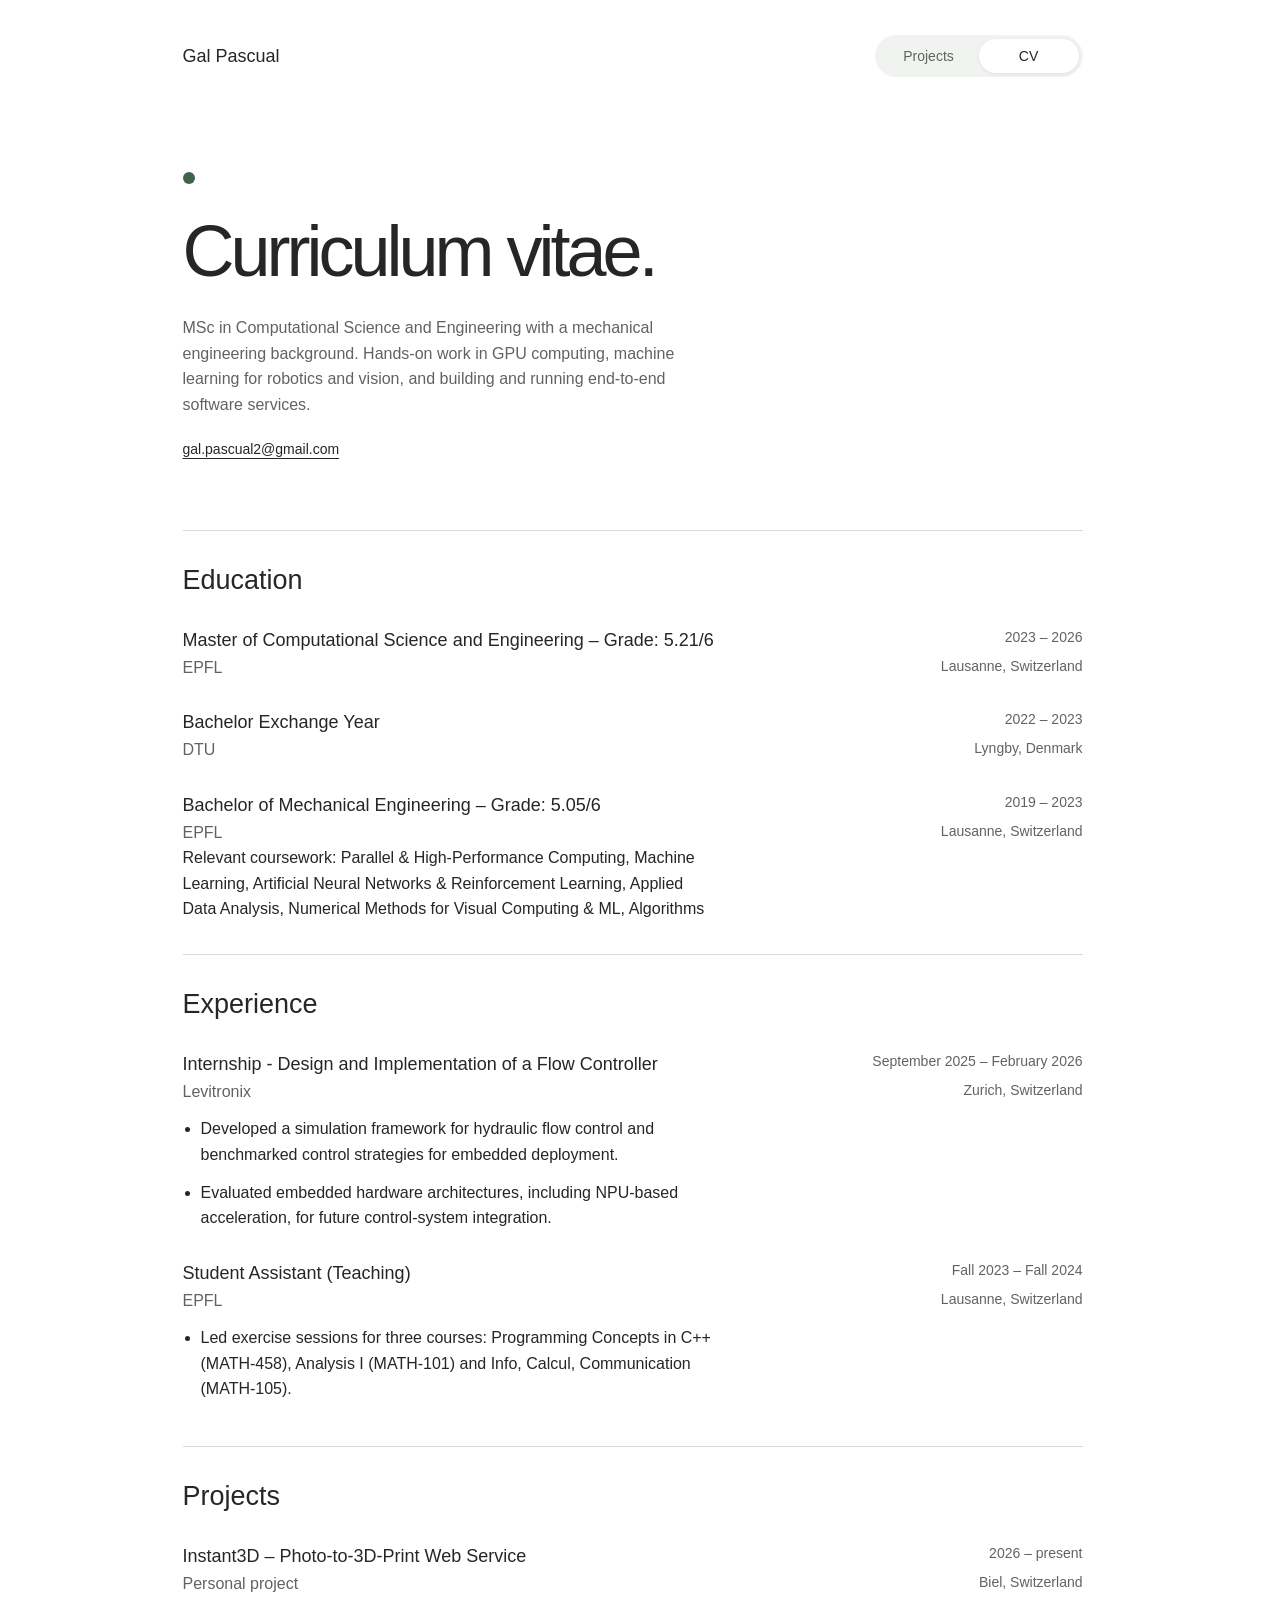
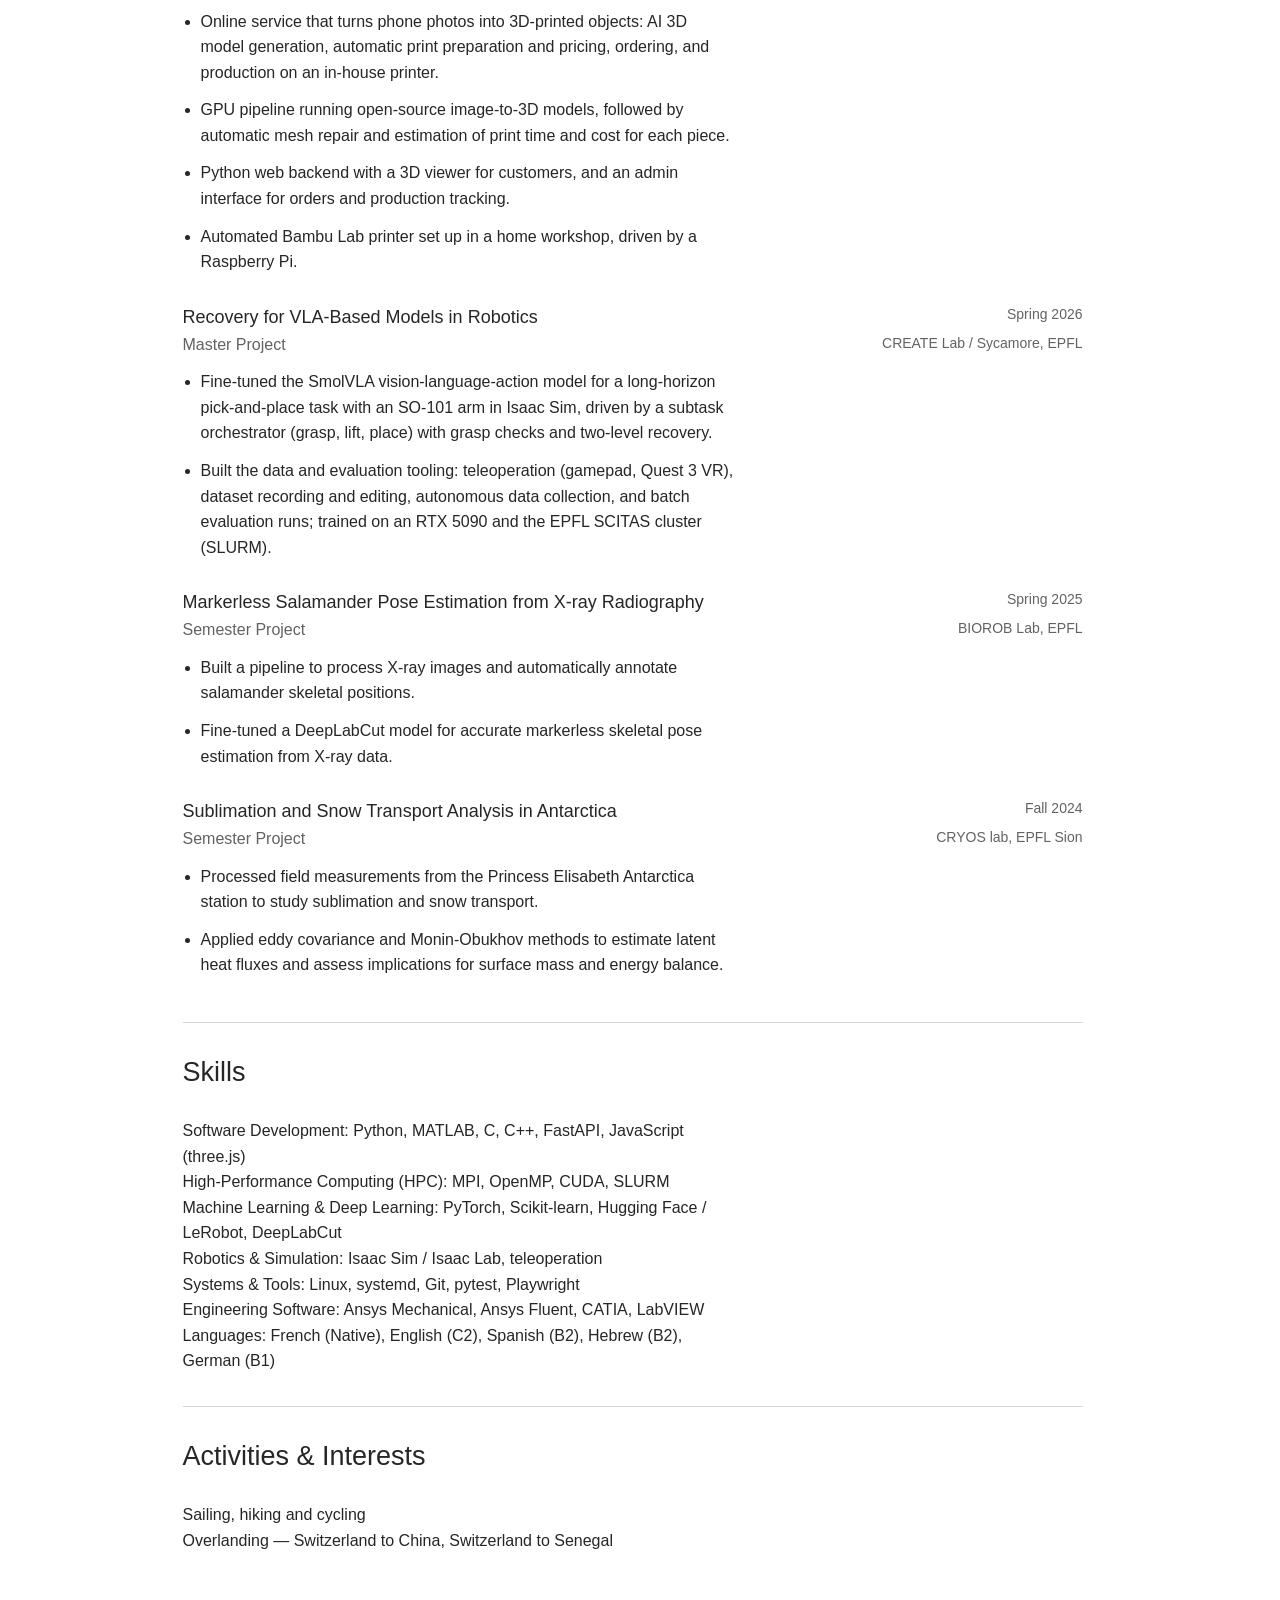
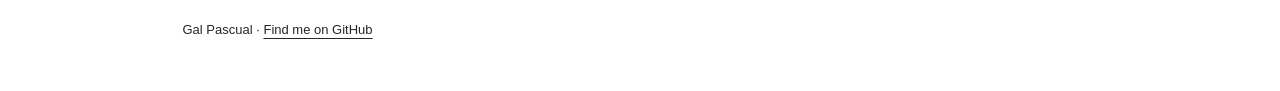
==== cv/index.html @ 93d0b0d8 "Publish public portfolio and text-only CV" ====
<!doctype html><html lang="en"><meta charset="utf-8"><meta name="viewport" content="width=device-width, initial-scale=1"><title>Gal Pascual — CV</title><link rel="stylesheet" href="../style.css"><header class="site-header"><a class="name" href="../">Gal Pascual</a><nav class="tabs" data-active="cv" aria-label="Main navigation"><a href="../">Projects</a><a href="./" aria-current="page">CV</a></nav></header><main><section class="intro"><h1>Curriculum vitae.</h1><p>MSc in Computational Science and Engineering with a mechanical engineering background. Hands-on work in GPU computing, machine learning for robotics and vision, and building and running end-to-end software services.</p><div class="contact"><a href="mailto:gal.pascual2@gmail.com">gal.pascual2@gmail.com</a></div></section><section class="cv-section"><h2>Education</h2><article><div class="row"><h3>Master of Computational Science and Engineering – Grade: 5.21/6</h3><span>2023 – 2026</span></div><div class="row"><p>EPFL</p><span>Lausanne, Switzerland</span></div></article><article><div class="row"><h3>Bachelor Exchange Year</h3><span>2022 – 2023</span></div><div class="row"><p>DTU</p><span>Lyngby, Denmark</span></div></article><article><div class="row"><h3>Bachelor of Mechanical Engineering – Grade: 5.05/6</h3><span>2019 – 2023</span></div><div class="row"><p>EPFL</p><span>Lausanne, Switzerland</span></div><p>Relevant coursework: Parallel &amp; High-Performance Computing, Machine Learning, Artificial Neural Networks &amp; Reinforcement Learning, Applied Data Analysis, Numerical Methods for Visual Computing &amp; ML, Algorithms</p></article></section><section class="cv-section"><h2>Experience</h2><article><div class="row"><h3>Internship - Design and Implementation of a Flow Controller</h3><span>September 2025 – February 2026</span></div><div class="row"><p>Levitronix</p><span>Zurich, Switzerland</span></div><p class="bullet">Developed a simulation framework for hydraulic flow control and benchmarked control strategies for embedded deployment.</p><p class="bullet">Evaluated embedded hardware architectures, including NPU-based acceleration, for future control-system integration.</p></article><article><div class="row"><h3>Student Assistant (Teaching)</h3><span>Fall 2023 – Fall 2024</span></div><div class="row"><p>EPFL</p><span>Lausanne, Switzerland</span></div><p class="bullet">Led exercise sessions for three courses: Programming Concepts in C++ (MATH-458), Analysis I (MATH-101) and Info, Calcul, Communication (MATH-105).</p></article></section><section class="cv-section"><h2>Projects</h2><article><div class="row"><h3>Instant3D – Photo-to-3D-Print Web Service</h3><span>2026 – present</span></div><div class="row"><p>Personal project</p><span>Biel, Switzerland</span></div><p class="bullet">Online service that turns phone photos into 3D-printed objects: AI 3D model generation, automatic print preparation and pricing, ordering, and production on an in-house printer.</p><p class="bullet">GPU pipeline running open-source image-to-3D models, followed by automatic mesh repair and estimation of print time and cost for each piece.</p><p class="bullet">Python web backend with a 3D viewer for customers, and an admin interface for orders and production tracking.</p><p class="bullet">Automated Bambu Lab printer set up in a home workshop, driven by a Raspberry Pi.</p></article><article><div class="row"><h3>Recovery for VLA-Based Models in Robotics</h3><span>Spring 2026</span></div><div class="row"><p>Master Project</p><span>CREATE Lab / Sycamore, EPFL</span></div><p class="bullet">Fine-tuned the SmolVLA vision-language-action model for a long-horizon pick-and-place task with an SO-101 arm in Isaac Sim, driven by a subtask orchestrator (grasp, lift, place) with grasp checks and two-level recovery.</p><p class="bullet">Built the data and evaluation tooling: teleoperation (gamepad, Quest 3 VR), dataset recording and editing, autonomous data collection, and batch evaluation runs; trained on an RTX 5090 and the EPFL SCITAS cluster (SLURM).</p></article><article><div class="row"><h3>Markerless Salamander Pose Estimation from X-ray Radiography</h3><span>Spring 2025</span></div><div class="row"><p>Semester Project</p><span>BIOROB Lab, EPFL</span></div><p class="bullet">Built a pipeline to process X-ray images and automatically annotate salamander skeletal positions.</p><p class="bullet">Fine-tuned a DeepLabCut model for accurate markerless skeletal pose estimation from X-ray data.</p></article><article><div class="row"><h3>Sublimation and Snow Transport Analysis in Antarctica</h3><span>Fall 2024</span></div><div class="row"><p>Semester Project</p><span>CRYOS lab, EPFL Sion</span></div><p class="bullet">Processed field measurements from the Princess Elisabeth Antarctica station to study sublimation and snow transport.</p><p class="bullet">Applied eddy covariance and Monin-Obukhov methods to estimate latent heat fluxes and assess implications for surface mass and energy balance.</p></article></section><section class="cv-section"><h2>Skills</h2><p>Software Development: Python, MATLAB, C, C++, FastAPI, JavaScript (three.js)</p><p>High-Performance Computing (HPC): MPI, OpenMP, CUDA, SLURM</p><p>Machine Learning &amp; Deep Learning: PyTorch, Scikit-learn, Hugging Face / LeRobot, DeepLabCut</p><p>Robotics &amp; Simulation: Isaac Sim / Isaac Lab, teleoperation</p><p>Systems &amp; Tools: Linux, systemd, Git, pytest, Playwright</p><p>Engineering Software: Ansys Mechanical, Ansys Fluent, CATIA, LabVIEW</p><p>Languages: French (Native), English (C2), Spanish (B2), Hebrew (B2), German (B1)</p></section><section class="cv-section"><h2>Activities &amp; Interests</h2><p>Sailing, hiking and cycling</p><p>Overlanding — Switzerland to China, Switzerland to Senegal</p><p></p></section></main><footer>Gal Pascual · <a href="https://github.com/CartmanRolex">Find me on GitHub</a></footer></html>
---- style.css ----
*{box-sizing:border-box}html{overflow-y:scroll;scrollbar-gutter:stable}body{margin:0;background:#fff;color:#242724;font:16px/1.6 Arial,sans-serif}a{color:inherit;text-underline-offset:4px}a:hover{text-decoration-thickness:2px}a:focus-visible{outline:3px solid #41624c;outline-offset:5px}.site-header,main,footer{width:calc(100% - 48px);max-width:900px;margin:0 auto}.site-header{height:112px;display:flex;align-items:center;justify-content:space-between}.name{font-size:18px;text-decoration:none}.tabs{position:relative;display:grid;grid-template-columns:100px 100px;background:#f1f3f1;border-radius:24px;padding:4px;isolation:isolate}.tabs:before{content:'';position:absolute;top:4px;bottom:4px;left:4px;width:100px;background:white;border-radius:20px;box-shadow:0 1px 4px #00000012;z-index:-1}.tabs[data-active=cv]:before{transform:translateX(100px)}.tabs a{text-align:center;padding:6px 10px;font-size:14px;text-decoration:none;color:#606460}.tabs a[aria-current]{color:#242724}.intro{padding:60px 0 70px}.intro:before{content:'';display:block;width:12px;height:12px;background:#41624c;border-radius:50%;margin-bottom:28px}h1,h2,h3,p{margin:0}h1{font-size:72px;line-height:1.1;letter-spacing:-4px;font-weight:400}p{line-height:1.6;max-width:60ch}.intro p{margin-top:24px;color:#606460}.project{display:grid;grid-template-columns:1fr 1.1fr;padding:32px 0;border-top:1px solid #d6dad6;gap:36px}.project h2,.cv-section h2{font-size:27px;font-weight:400;line-height:1.3}.category{display:block;font-size:13px;color:#687168;margin-bottom:16px}.links{display:flex;gap:22px;margin-top:24px;font-size:14px}footer{padding:35px 0 50px;font-size:13px}.cv-section{border-top:1px solid #d6dad6;padding:32px 0}.cv-section h2{margin-bottom:28px}.cv-section article{margin-bottom:28px}.cv-section article:last-child{margin-bottom:0}.row{display:flex;justify-content:space-between;gap:25px}.row h3{font-size:18px;font-weight:400;line-height:1.6}.row span{flex-shrink:0;color:#606460;font-size:14px}.row p{color:#606460}.bullet{margin:12px 0 12px 18px;display:list-item;list-style:disc}.contact{margin-top:20px;font-size:14px}.contact a{margin-right:22px}@media(max-width:760px){.site-header{height:96px}.tabs{grid-template-columns:80px 80px}.tabs:before{width:80px}.tabs[data-active=cv]:before{transform:translateX(80px)}.intro{padding:38px 0}.intro h1{font-size:48px;letter-spacing:-2px}.project{display:block}.project p{margin-top:16px}.row{display:block}.row span{display:block;margin:4px 0}.row h3{max-width:60ch}}@media(prefers-reduced-motion:no-preference){@view-transition{navigation:auto}.tabs:before{view-transition-name:tab-indicator}.site-header{view-transition-name:site-header}}
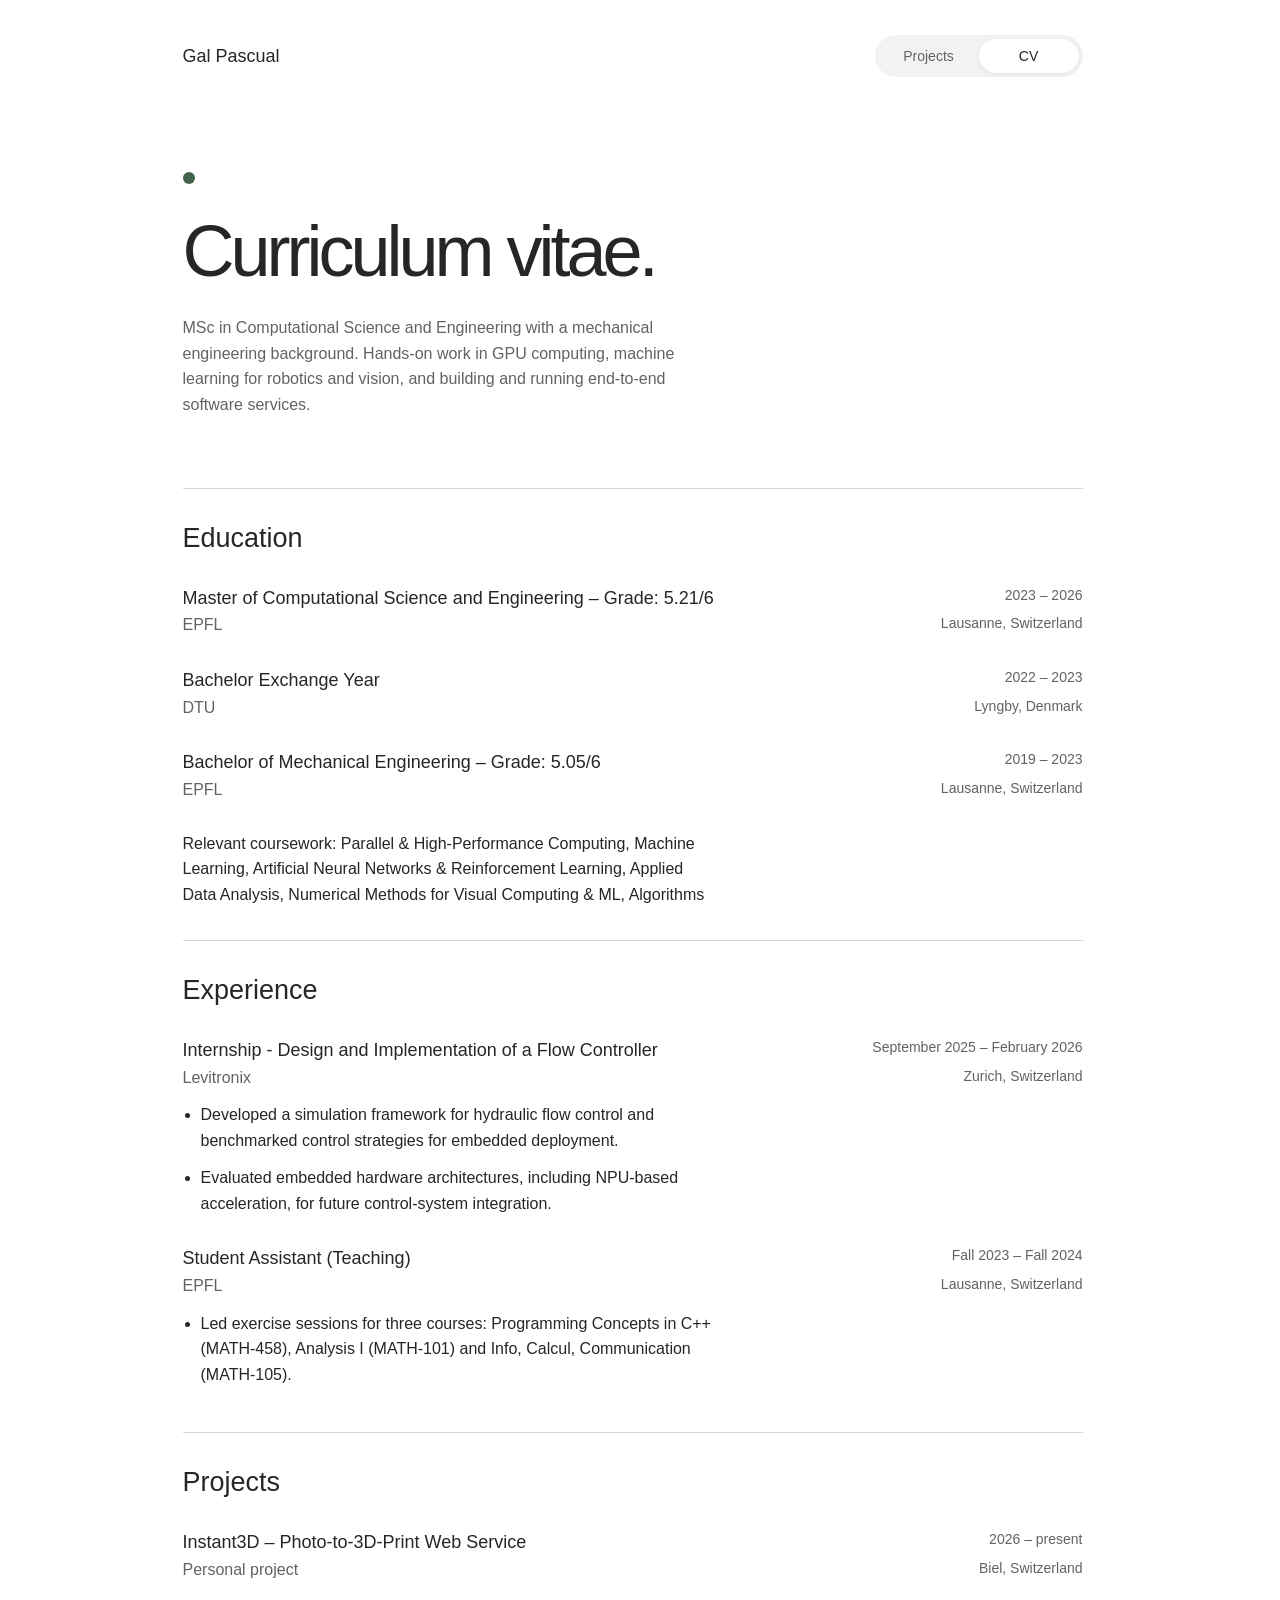
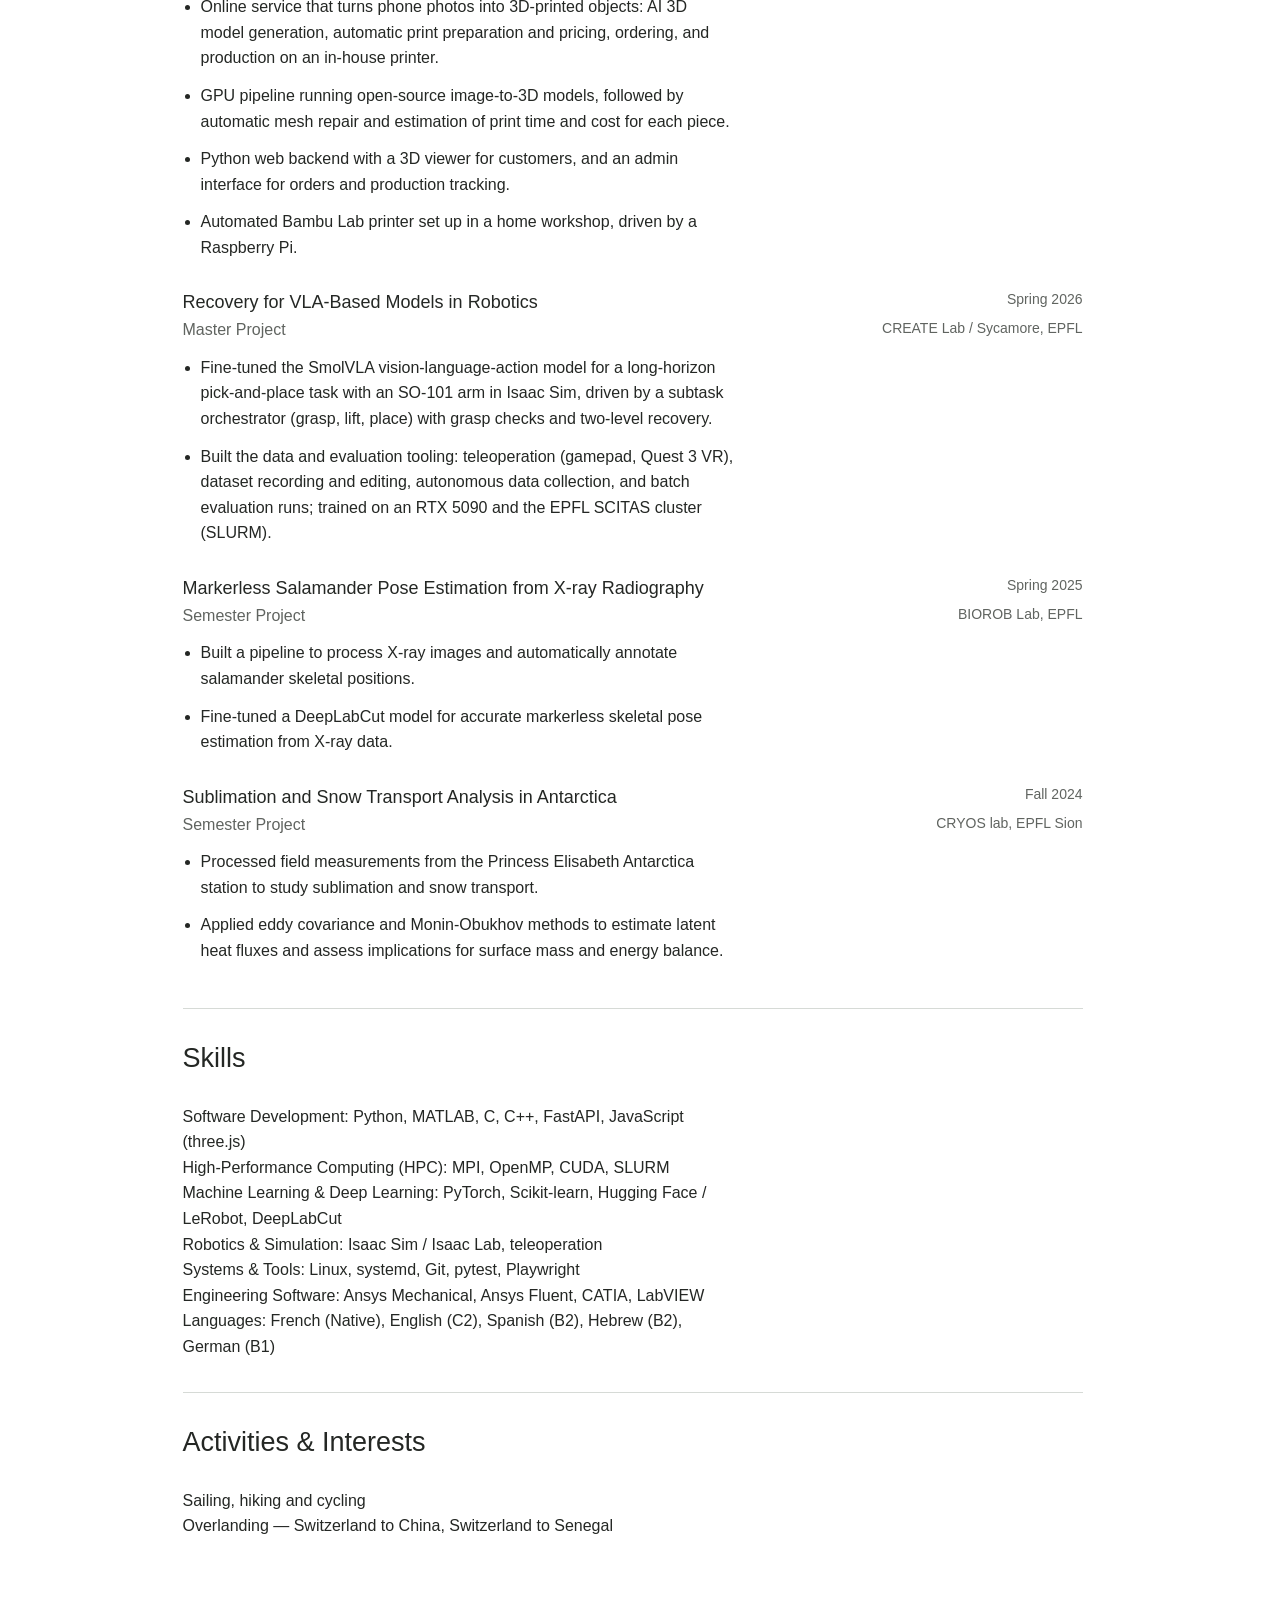
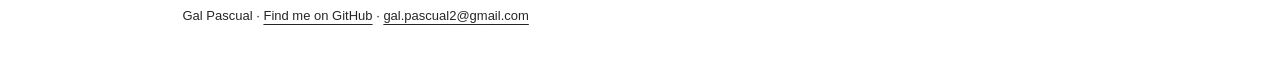
==== commit e1768318: "Separate CV coursework and place contact email in shared footer" ====
--- a/cv/index.html
+++ b/cv/index.html
@@ -1 +1 @@
-<!doctype html><html lang="en"><meta charset="utf-8"><meta name="viewport" content="width=device-width, initial-scale=1"><title>Gal Pascual — CV</title><link rel="stylesheet" href="../style.css"><header class="site-header"><a class="name" href="../">Gal Pascual</a><nav class="tabs" data-active="cv" aria-label="Main navigation"><a href="../">Projects</a><a href="./" aria-current="page">CV</a></nav></header><main><section class="intro"><h1>Curriculum vitae.</h1><p>MSc in Computational Science and Engineering with a mechanical engineering background. Hands-on work in GPU computing, machine learning for robotics and vision, and building and running end-to-end software services.</p><div class="contact"><a href="mailto:gal.pascual2@gmail.com">gal.pascual2@gmail.com</a></div></section><section class="cv-section"><h2>Education</h2><article><div class="row"><h3>Master of Computational Science and Engineering – Grade: 5.21/6</h3><span>2023 – 2026</span></div><div class="row"><p>EPFL</p><span>Lausanne, Switzerland</span></div></article><article><div class="row"><h3>Bachelor Exchange Year</h3><span>2022 – 2023</span></div><div class="row"><p>DTU</p><span>Lyngby, Denmark</span></div></article><article><div class="row"><h3>Bachelor of Mechanical Engineering – Grade: 5.05/6</h3><span>2019 – 2023</span></div><div class="row"><p>EPFL</p><span>Lausanne, Switzerland</span></div><p>Relevant coursework: Parallel &amp; High-Performance Computing, Machine Learning, Artificial Neural Networks &amp; Reinforcement Learning, Applied Data Analysis, Numerical Methods for Visual Computing &amp; ML, Algorithms</p></article></section><section class="cv-section"><h2>Experience</h2><article><div class="row"><h3>Internship - Design and Implementation of a Flow Controller</h3><span>September 2025 – February 2026</span></div><div class="row"><p>Levitronix</p><span>Zurich, Switzerland</span></div><p class="bullet">Developed a simulation framework for hydraulic flow control and benchmarked control strategies for embedded deployment.</p><p class="bullet">Evaluated embedded hardware architectures, including NPU-based acceleration, for future control-system integration.</p></article><article><div class="row"><h3>Student Assistant (Teaching)</h3><span>Fall 2023 – Fall 2024</span></div><div class="row"><p>EPFL</p><span>Lausanne, Switzerland</span></div><p class="bullet">Led exercise sessions for three courses: Programming Concepts in C++ (MATH-458), Analysis I (MATH-101) and Info, Calcul, Communication (MATH-105).</p></article></section><section class="cv-section"><h2>Projects</h2><article><div class="row"><h3>Instant3D – Photo-to-3D-Print Web Service</h3><span>2026 – present</span></div><div class="row"><p>Personal project</p><span>Biel, Switzerland</span></div><p class="bullet">Online service that turns phone photos into 3D-printed objects: AI 3D model generation, automatic print preparation and pricing, ordering, and production on an in-house printer.</p><p class="bullet">GPU pipeline running open-source image-to-3D models, followed by automatic mesh repair and estimation of print time and cost for each piece.</p><p class="bullet">Python web backend with a 3D viewer for customers, and an admin interface for orders and production tracking.</p><p class="bullet">Automated Bambu Lab printer set up in a home workshop, driven by a Raspberry Pi.</p></article><article><div class="row"><h3>Recovery for VLA-Based Models in Robotics</h3><span>Spring 2026</span></div><div class="row"><p>Master Project</p><span>CREATE Lab / Sycamore, EPFL</span></div><p class="bullet">Fine-tuned the SmolVLA vision-language-action model for a long-horizon pick-and-place task with an SO-101 arm in Isaac Sim, driven by a subtask orchestrator (grasp, lift, place) with grasp checks and two-level recovery.</p><p class="bullet">Built the data and evaluation tooling: teleoperation (gamepad, Quest 3 VR), dataset recording and editing, autonomous data collection, and batch evaluation runs; trained on an RTX 5090 and the EPFL SCITAS cluster (SLURM).</p></article><article><div class="row"><h3>Markerless Salamander Pose Estimation from X-ray Radiography</h3><span>Spring 2025</span></div><div class="row"><p>Semester Project</p><span>BIOROB Lab, EPFL</span></div><p class="bullet">Built a pipeline to process X-ray images and automatically annotate salamander skeletal positions.</p><p class="bullet">Fine-tuned a DeepLabCut model for accurate markerless skeletal pose estimation from X-ray data.</p></article><article><div class="row"><h3>Sublimation and Snow Transport Analysis in Antarctica</h3><span>Fall 2024</span></div><div class="row"><p>Semester Project</p><span>CRYOS lab, EPFL Sion</span></div><p class="bullet">Processed field measurements from the Princess Elisabeth Antarctica station to study sublimation and snow transport.</p><p class="bullet">Applied eddy covariance and Monin-Obukhov methods to estimate latent heat fluxes and assess implications for surface mass and energy balance.</p></article></section><section class="cv-section"><h2>Skills</h2><p>Software Development: Python, MATLAB, C, C++, FastAPI, JavaScript (three.js)</p><p>High-Performance Computing (HPC): MPI, OpenMP, CUDA, SLURM</p><p>Machine Learning &amp; Deep Learning: PyTorch, Scikit-learn, Hugging Face / LeRobot, DeepLabCut</p><p>Robotics &amp; Simulation: Isaac Sim / Isaac Lab, teleoperation</p><p>Systems &amp; Tools: Linux, systemd, Git, pytest, Playwright</p><p>Engineering Software: Ansys Mechanical, Ansys Fluent, CATIA, LabVIEW</p><p>Languages: French (Native), English (C2), Spanish (B2), Hebrew (B2), German (B1)</p></section><section class="cv-section"><h2>Activities &amp; Interests</h2><p>Sailing, hiking and cycling</p><p>Overlanding — Switzerland to China, Switzerland to Senegal</p><p></p></section></main><footer>Gal Pascual · <a href="https://github.com/CartmanRolex">Find me on GitHub</a></footer></html>+<!doctype html><html lang="en"><meta charset="utf-8"><meta name="viewport" content="width=device-width, initial-scale=1"><title>Gal Pascual — CV</title><link rel="stylesheet" href="../style.css"><header class="site-header"><a class="name" href="../">Gal Pascual</a><nav class="tabs" data-active="cv" aria-label="Main navigation"><a href="../">Projects</a><a href="./" aria-current="page">CV</a></nav></header><main><section class="intro"><h1>Curriculum vitae.</h1><p>MSc in Computational Science and Engineering with a mechanical engineering background. Hands-on work in GPU computing, machine learning for robotics and vision, and building and running end-to-end software services.</p></section><section class="cv-section"><h2>Education</h2><article><div class="row"><h3>Master of Computational Science and Engineering – Grade: 5.21/6</h3><span>2023 – 2026</span></div><div class="row"><p>EPFL</p><span>Lausanne, Switzerland</span></div></article><article><div class="row"><h3>Bachelor Exchange Year</h3><span>2022 – 2023</span></div><div class="row"><p>DTU</p><span>Lyngby, Denmark</span></div></article><article><div class="row"><h3>Bachelor of Mechanical Engineering – Grade: 5.05/6</h3><span>2019 – 2023</span></div><div class="row"><p>EPFL</p><span>Lausanne, Switzerland</span></div></article><p class="coursework">Relevant coursework: Parallel &amp; High-Performance Computing, Machine Learning, Artificial Neural Networks &amp; Reinforcement Learning, Applied Data Analysis, Numerical Methods for Visual Computing &amp; ML, Algorithms</p></section><section class="cv-section"><h2>Experience</h2><article><div class="row"><h3>Internship - Design and Implementation of a Flow Controller</h3><span>September 2025 – February 2026</span></div><div class="row"><p>Levitronix</p><span>Zurich, Switzerland</span></div><p class="bullet">Developed a simulation framework for hydraulic flow control and benchmarked control strategies for embedded deployment.</p><p class="bullet">Evaluated embedded hardware architectures, including NPU-based acceleration, for future control-system integration.</p></article><article><div class="row"><h3>Student Assistant (Teaching)</h3><span>Fall 2023 – Fall 2024</span></div><div class="row"><p>EPFL</p><span>Lausanne, Switzerland</span></div><p class="bullet">Led exercise sessions for three courses: Programming Concepts in C++ (MATH-458), Analysis I (MATH-101) and Info, Calcul, Communication (MATH-105).</p></article></section><section class="cv-section"><h2>Projects</h2><article><div class="row"><h3>Instant3D – Photo-to-3D-Print Web Service</h3><span>2026 – present</span></div><div class="row"><p>Personal project</p><span>Biel, Switzerland</span></div><p class="bullet">Online service that turns phone photos into 3D-printed objects: AI 3D model generation, automatic print preparation and pricing, ordering, and production on an in-house printer.</p><p class="bullet">GPU pipeline running open-source image-to-3D models, followed by automatic mesh repair and estimation of print time and cost for each piece.</p><p class="bullet">Python web backend with a 3D viewer for customers, and an admin interface for orders and production tracking.</p><p class="bullet">Automated Bambu Lab printer set up in a home workshop, driven by a Raspberry Pi.</p></article><article><div class="row"><h3>Recovery for VLA-Based Models in Robotics</h3><span>Spring 2026</span></div><div class="row"><p>Master Project</p><span>CREATE Lab / Sycamore, EPFL</span></div><p class="bullet">Fine-tuned the SmolVLA vision-language-action model for a long-horizon pick-and-place task with an SO-101 arm in Isaac Sim, driven by a subtask orchestrator (grasp, lift, place) with grasp checks and two-level recovery.</p><p class="bullet">Built the data and evaluation tooling: teleoperation (gamepad, Quest 3 VR), dataset recording and editing, autonomous data collection, and batch evaluation runs; trained on an RTX 5090 and the EPFL SCITAS cluster (SLURM).</p></article><article><div class="row"><h3>Markerless Salamander Pose Estimation from X-ray Radiography</h3><span>Spring 2025</span></div><div class="row"><p>Semester Project</p><span>BIOROB Lab, EPFL</span></div><p class="bullet">Built a pipeline to process X-ray images and automatically annotate salamander skeletal positions.</p><p class="bullet">Fine-tuned a DeepLabCut model for accurate markerless skeletal pose estimation from X-ray data.</p></article><article><div class="row"><h3>Sublimation and Snow Transport Analysis in Antarctica</h3><span>Fall 2024</span></div><div class="row"><p>Semester Project</p><span>CRYOS lab, EPFL Sion</span></div><p class="bullet">Processed field measurements from the Princess Elisabeth Antarctica station to study sublimation and snow transport.</p><p class="bullet">Applied eddy covariance and Monin-Obukhov methods to estimate latent heat fluxes and assess implications for surface mass and energy balance.</p></article></section><section class="cv-section"><h2>Skills</h2><p>Software Development: Python, MATLAB, C, C++, FastAPI, JavaScript (three.js)</p><p>High-Performance Computing (HPC): MPI, OpenMP, CUDA, SLURM</p><p>Machine Learning &amp; Deep Learning: PyTorch, Scikit-learn, Hugging Face / LeRobot, DeepLabCut</p><p>Robotics &amp; Simulation: Isaac Sim / Isaac Lab, teleoperation</p><p>Systems &amp; Tools: Linux, systemd, Git, pytest, Playwright</p><p>Engineering Software: Ansys Mechanical, Ansys Fluent, CATIA, LabVIEW</p><p>Languages: French (Native), English (C2), Spanish (B2), Hebrew (B2), German (B1)</p></section><section class="cv-section"><h2>Activities &amp; Interests</h2><p>Sailing, hiking and cycling</p><p>Overlanding — Switzerland to China, Switzerland to Senegal</p><p></p></section></main><footer>Gal Pascual · <a href="https://github.com/CartmanRolex">Find me on GitHub</a> · <a href="mailto:gal.pascual2@gmail.com">gal.pascual2@gmail.com</a></footer></html>
--- a/style.css
+++ b/style.css
@@ -1 +1,3 @@
 *{box-sizing:border-box}html{overflow-y:scroll;scrollbar-gutter:stable}body{margin:0;background:#fff;color:#242724;font:16px/1.6 Arial,sans-serif}a{color:inherit;text-underline-offset:4px}a:hover{text-decoration-thickness:2px}a:focus-visible{outline:3px solid #41624c;outline-offset:5px}.site-header,main,footer{width:calc(100% - 48px);max-width:900px;margin:0 auto}.site-header{height:112px;display:flex;align-items:center;justify-content:space-between}.name{font-size:18px;text-decoration:none}.tabs{position:relative;display:grid;grid-template-columns:100px 100px;background:#f1f3f1;border-radius:24px;padding:4px;isolation:isolate}.tabs:before{content:'';position:absolute;top:4px;bottom:4px;left:4px;width:100px;background:white;border-radius:20px;box-shadow:0 1px 4px #00000012;z-index:-1}.tabs[data-active=cv]:before{transform:translateX(100px)}.tabs a{text-align:center;padding:6px 10px;font-size:14px;text-decoration:none;color:#606460}.tabs a[aria-current]{color:#242724}.intro{padding:60px 0 70px}.intro:before{content:'';display:block;width:12px;height:12px;background:#41624c;border-radius:50%;margin-bottom:28px}h1,h2,h3,p{margin:0}h1{font-size:72px;line-height:1.1;letter-spacing:-4px;font-weight:400}p{line-height:1.6;max-width:60ch}.intro p{margin-top:24px;color:#606460}.project{display:grid;grid-template-columns:1fr 1.1fr;padding:32px 0;border-top:1px solid #d6dad6;gap:36px}.project h2,.cv-section h2{font-size:27px;font-weight:400;line-height:1.3}.category{display:block;font-size:13px;color:#687168;margin-bottom:16px}.links{display:flex;gap:22px;margin-top:24px;font-size:14px}footer{padding:35px 0 50px;font-size:13px}.cv-section{border-top:1px solid #d6dad6;padding:32px 0}.cv-section h2{margin-bottom:28px}.cv-section article{margin-bottom:28px}.cv-section article:last-child{margin-bottom:0}.row{display:flex;justify-content:space-between;gap:25px}.row h3{font-size:18px;font-weight:400;line-height:1.6}.row span{flex-shrink:0;color:#606460;font-size:14px}.row p{color:#606460}.bullet{margin:12px 0 12px 18px;display:list-item;list-style:disc}.contact{margin-top:20px;font-size:14px}.contact a{margin-right:22px}@media(max-width:760px){.site-header{height:96px}.tabs{grid-template-columns:80px 80px}.tabs:before{width:80px}.tabs[data-active=cv]:before{transform:translateX(80px)}.intro{padding:38px 0}.intro h1{font-size:48px;letter-spacing:-2px}.project{display:block}.project p{margin-top:16px}.row{display:block}.row span{display:block;margin:4px 0}.row h3{max-width:60ch}}@media(prefers-reduced-motion:no-preference){@view-transition{navigation:auto}.tabs:before{view-transition-name:tab-indicator}.site-header{view-transition-name:site-header}}
+
+.coursework{margin-top:28px}footer a{display:inline-block}
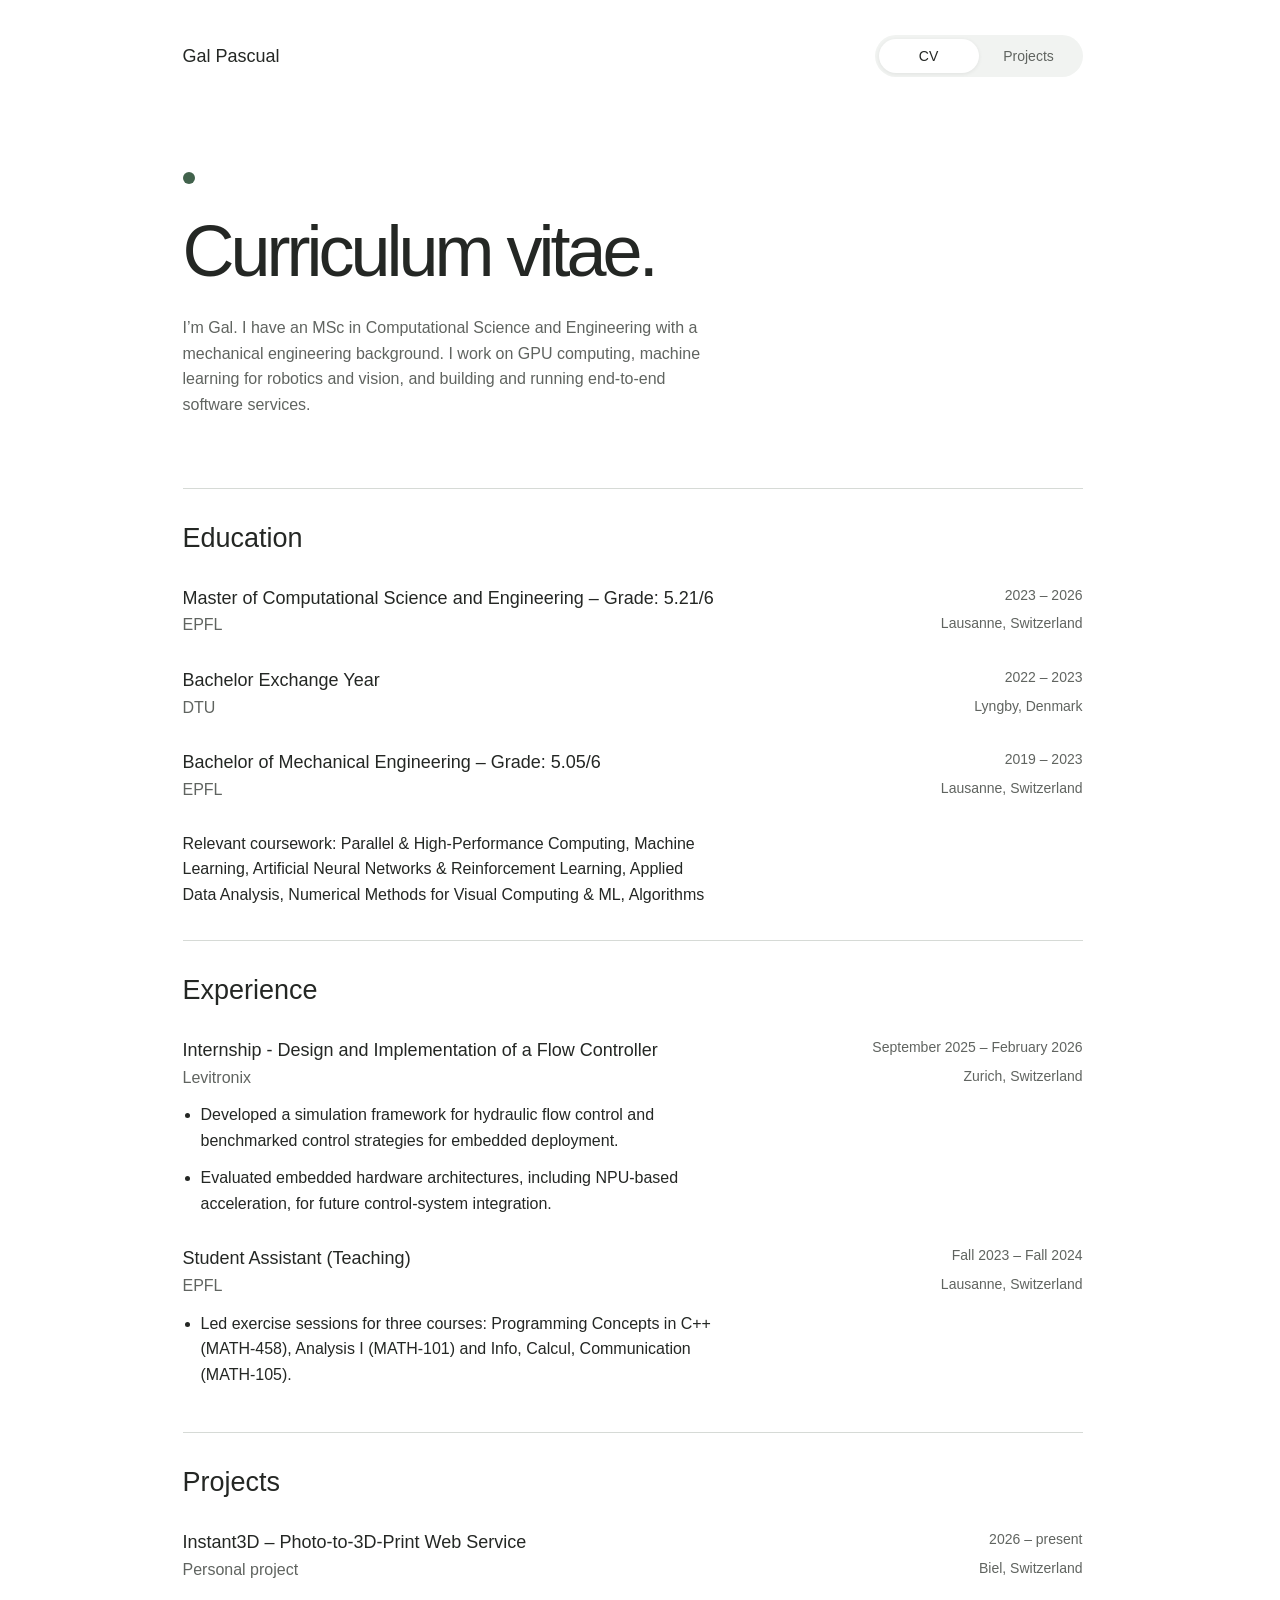
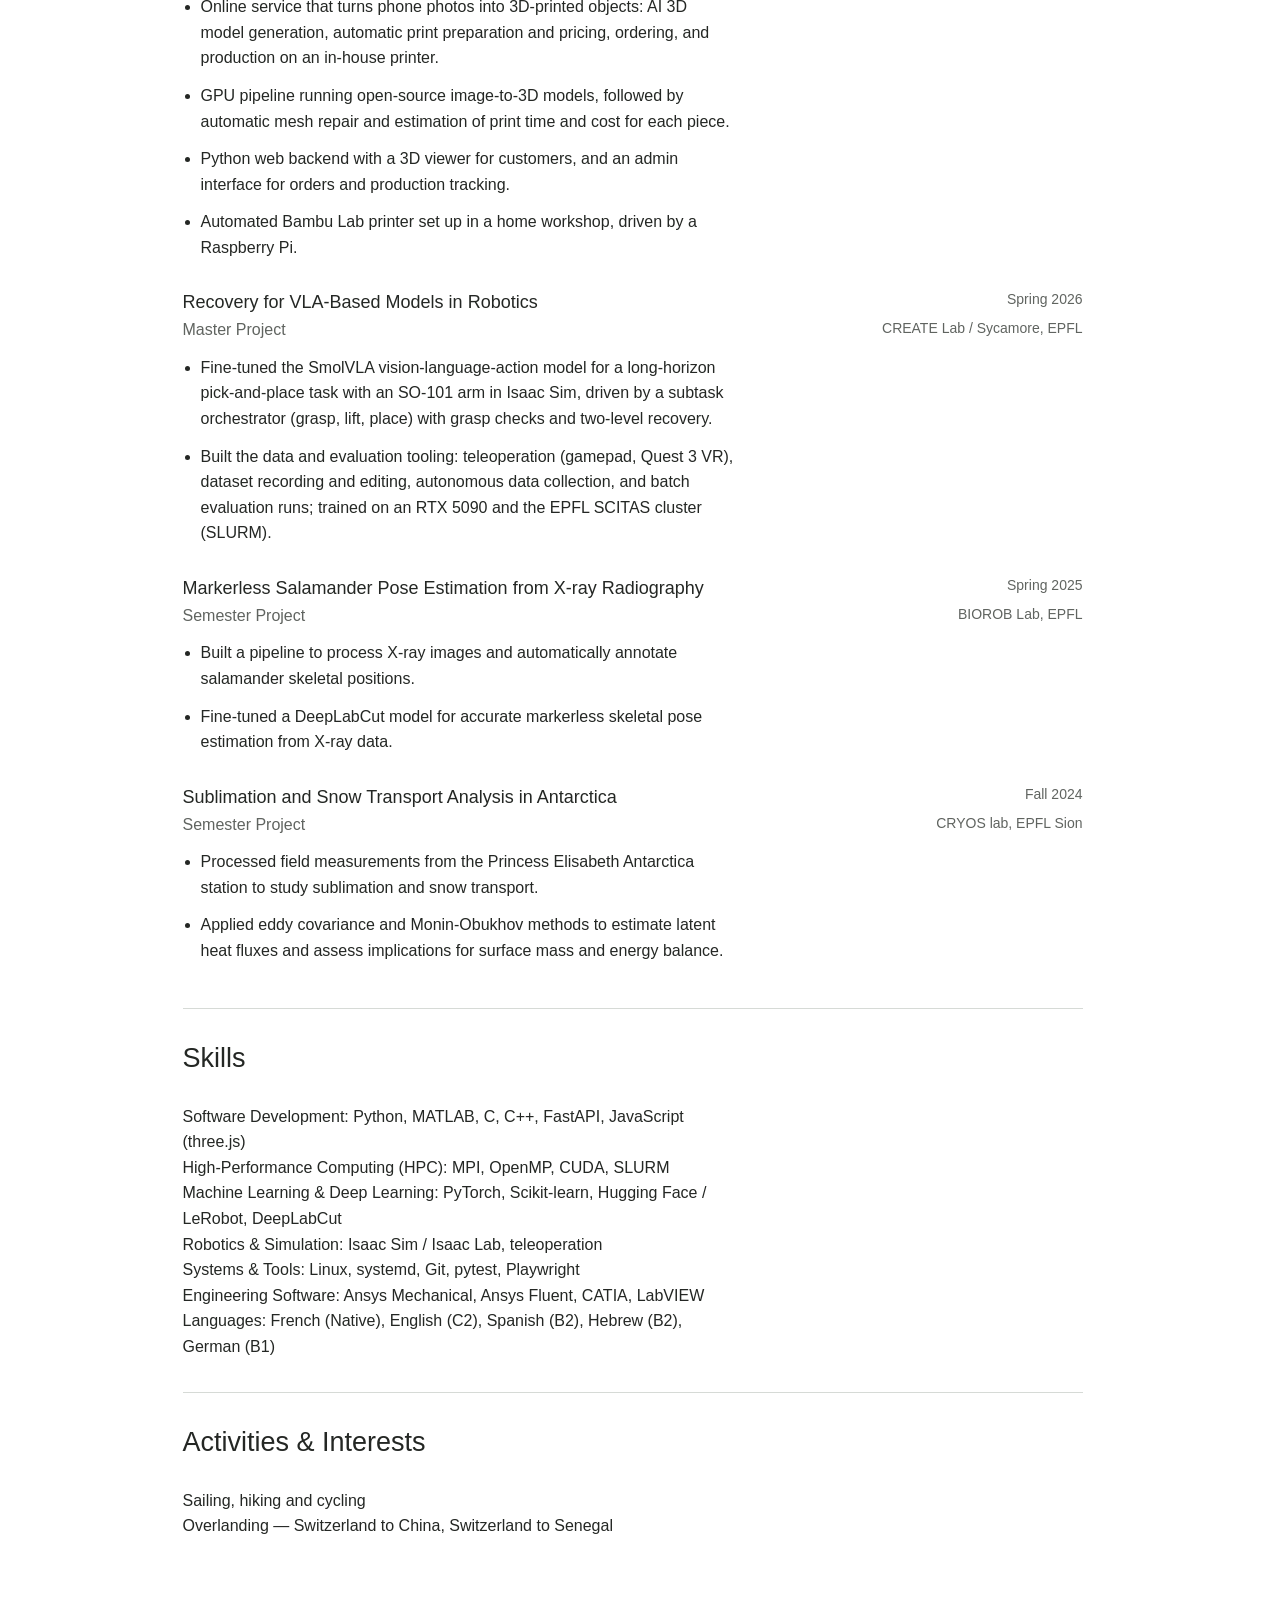
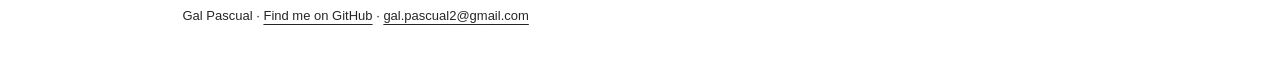
==== commit 4ed975c5: "Make CV the landing page and add project screenshots" ====
--- a/cv/index.html
+++ b/cv/index.html
@@ -1 +1 @@
-<!doctype html><html lang="en"><meta charset="utf-8"><meta name="viewport" content="width=device-width, initial-scale=1"><title>Gal Pascual — CV</title><link rel="stylesheet" href="../style.css"><header class="site-header"><a class="name" href="../">Gal Pascual</a><nav class="tabs" data-active="cv" aria-label="Main navigation"><a href="../">Projects</a><a href="./" aria-current="page">CV</a></nav></header><main><section class="intro"><h1>Curriculum vitae.</h1><p>MSc in Computational Science and Engineering with a mechanical engineering background. Hands-on work in GPU computing, machine learning for robotics and vision, and building and running end-to-end software services.</p></section><section class="cv-section"><h2>Education</h2><article><div class="row"><h3>Master of Computational Science and Engineering – Grade: 5.21/6</h3><span>2023 – 2026</span></div><div class="row"><p>EPFL</p><span>Lausanne, Switzerland</span></div></article><article><div class="row"><h3>Bachelor Exchange Year</h3><span>2022 – 2023</span></div><div class="row"><p>DTU</p><span>Lyngby, Denmark</span></div></article><article><div class="row"><h3>Bachelor of Mechanical Engineering – Grade: 5.05/6</h3><span>2019 – 2023</span></div><div class="row"><p>EPFL</p><span>Lausanne, Switzerland</span></div></article><p class="coursework">Relevant coursework: Parallel &amp; High-Performance Computing, Machine Learning, Artificial Neural Networks &amp; Reinforcement Learning, Applied Data Analysis, Numerical Methods for Visual Computing &amp; ML, Algorithms</p></section><section class="cv-section"><h2>Experience</h2><article><div class="row"><h3>Internship - Design and Implementation of a Flow Controller</h3><span>September 2025 – February 2026</span></div><div class="row"><p>Levitronix</p><span>Zurich, Switzerland</span></div><p class="bullet">Developed a simulation framework for hydraulic flow control and benchmarked control strategies for embedded deployment.</p><p class="bullet">Evaluated embedded hardware architectures, including NPU-based acceleration, for future control-system integration.</p></article><article><div class="row"><h3>Student Assistant (Teaching)</h3><span>Fall 2023 – Fall 2024</span></div><div class="row"><p>EPFL</p><span>Lausanne, Switzerland</span></div><p class="bullet">Led exercise sessions for three courses: Programming Concepts in C++ (MATH-458), Analysis I (MATH-101) and Info, Calcul, Communication (MATH-105).</p></article></section><section class="cv-section"><h2>Projects</h2><article><div class="row"><h3>Instant3D – Photo-to-3D-Print Web Service</h3><span>2026 – present</span></div><div class="row"><p>Personal project</p><span>Biel, Switzerland</span></div><p class="bullet">Online service that turns phone photos into 3D-printed objects: AI 3D model generation, automatic print preparation and pricing, ordering, and production on an in-house printer.</p><p class="bullet">GPU pipeline running open-source image-to-3D models, followed by automatic mesh repair and estimation of print time and cost for each piece.</p><p class="bullet">Python web backend with a 3D viewer for customers, and an admin interface for orders and production tracking.</p><p class="bullet">Automated Bambu Lab printer set up in a home workshop, driven by a Raspberry Pi.</p></article><article><div class="row"><h3>Recovery for VLA-Based Models in Robotics</h3><span>Spring 2026</span></div><div class="row"><p>Master Project</p><span>CREATE Lab / Sycamore, EPFL</span></div><p class="bullet">Fine-tuned the SmolVLA vision-language-action model for a long-horizon pick-and-place task with an SO-101 arm in Isaac Sim, driven by a subtask orchestrator (grasp, lift, place) with grasp checks and two-level recovery.</p><p class="bullet">Built the data and evaluation tooling: teleoperation (gamepad, Quest 3 VR), dataset recording and editing, autonomous data collection, and batch evaluation runs; trained on an RTX 5090 and the EPFL SCITAS cluster (SLURM).</p></article><article><div class="row"><h3>Markerless Salamander Pose Estimation from X-ray Radiography</h3><span>Spring 2025</span></div><div class="row"><p>Semester Project</p><span>BIOROB Lab, EPFL</span></div><p class="bullet">Built a pipeline to process X-ray images and automatically annotate salamander skeletal positions.</p><p class="bullet">Fine-tuned a DeepLabCut model for accurate markerless skeletal pose estimation from X-ray data.</p></article><article><div class="row"><h3>Sublimation and Snow Transport Analysis in Antarctica</h3><span>Fall 2024</span></div><div class="row"><p>Semester Project</p><span>CRYOS lab, EPFL Sion</span></div><p class="bullet">Processed field measurements from the Princess Elisabeth Antarctica station to study sublimation and snow transport.</p><p class="bullet">Applied eddy covariance and Monin-Obukhov methods to estimate latent heat fluxes and assess implications for surface mass and energy balance.</p></article></section><section class="cv-section"><h2>Skills</h2><p>Software Development: Python, MATLAB, C, C++, FastAPI, JavaScript (three.js)</p><p>High-Performance Computing (HPC): MPI, OpenMP, CUDA, SLURM</p><p>Machine Learning &amp; Deep Learning: PyTorch, Scikit-learn, Hugging Face / LeRobot, DeepLabCut</p><p>Robotics &amp; Simulation: Isaac Sim / Isaac Lab, teleoperation</p><p>Systems &amp; Tools: Linux, systemd, Git, pytest, Playwright</p><p>Engineering Software: Ansys Mechanical, Ansys Fluent, CATIA, LabVIEW</p><p>Languages: French (Native), English (C2), Spanish (B2), Hebrew (B2), German (B1)</p></section><section class="cv-section"><h2>Activities &amp; Interests</h2><p>Sailing, hiking and cycling</p><p>Overlanding — Switzerland to China, Switzerland to Senegal</p><p></p></section></main><footer>Gal Pascual · <a href="https://github.com/CartmanRolex">Find me on GitHub</a> · <a href="mailto:gal.pascual2@gmail.com">gal.pascual2@gmail.com</a></footer></html>+<!doctype html><html lang="en"><meta charset="utf-8"><meta name="viewport" content="width=device-width, initial-scale=1"><title>Gal Pascual — CV</title><link rel="stylesheet" href="../style.css"><header class="site-header"><a class="name" href="../">Gal Pascual</a><nav class="tabs" data-active="cv" aria-label="Main navigation"><a href="./" aria-current="page">CV</a><a href="../projects/">Projects</a></nav></header><main><section class="intro"><h1>Curriculum vitae.</h1><p>I’m Gal. I have an MSc in Computational Science and Engineering with a mechanical engineering background. I work on GPU computing, machine learning for robotics and vision, and building and running end-to-end software services.</p></section><section class="cv-section"><h2>Education</h2><article><div class="row"><h3>Master of Computational Science and Engineering – Grade: 5.21/6</h3><span>2023 – 2026</span></div><div class="row"><p>EPFL</p><span>Lausanne, Switzerland</span></div></article><article><div class="row"><h3>Bachelor Exchange Year</h3><span>2022 – 2023</span></div><div class="row"><p>DTU</p><span>Lyngby, Denmark</span></div></article><article><div class="row"><h3>Bachelor of Mechanical Engineering – Grade: 5.05/6</h3><span>2019 – 2023</span></div><div class="row"><p>EPFL</p><span>Lausanne, Switzerland</span></div></article><p class="coursework">Relevant coursework: Parallel &amp; High-Performance Computing, Machine Learning, Artificial Neural Networks &amp; Reinforcement Learning, Applied Data Analysis, Numerical Methods for Visual Computing &amp; ML, Algorithms</p></section><section class="cv-section"><h2>Experience</h2><article><div class="row"><h3>Internship - Design and Implementation of a Flow Controller</h3><span>September 2025 – February 2026</span></div><div class="row"><p>Levitronix</p><span>Zurich, Switzerland</span></div><p class="bullet">Developed a simulation framework for hydraulic flow control and benchmarked control strategies for embedded deployment.</p><p class="bullet">Evaluated embedded hardware architectures, including NPU-based acceleration, for future control-system integration.</p></article><article><div class="row"><h3>Student Assistant (Teaching)</h3><span>Fall 2023 – Fall 2024</span></div><div class="row"><p>EPFL</p><span>Lausanne, Switzerland</span></div><p class="bullet">Led exercise sessions for three courses: Programming Concepts in C++ (MATH-458), Analysis I (MATH-101) and Info, Calcul, Communication (MATH-105).</p></article></section><section class="cv-section"><h2>Projects</h2><article><div class="row"><h3>Instant3D – Photo-to-3D-Print Web Service</h3><span>2026 – present</span></div><div class="row"><p>Personal project</p><span>Biel, Switzerland</span></div><p class="bullet">Online service that turns phone photos into 3D-printed objects: AI 3D model generation, automatic print preparation and pricing, ordering, and production on an in-house printer.</p><p class="bullet">GPU pipeline running open-source image-to-3D models, followed by automatic mesh repair and estimation of print time and cost for each piece.</p><p class="bullet">Python web backend with a 3D viewer for customers, and an admin interface for orders and production tracking.</p><p class="bullet">Automated Bambu Lab printer set up in a home workshop, driven by a Raspberry Pi.</p></article><article><div class="row"><h3>Recovery for VLA-Based Models in Robotics</h3><span>Spring 2026</span></div><div class="row"><p>Master Project</p><span>CREATE Lab / Sycamore, EPFL</span></div><p class="bullet">Fine-tuned the SmolVLA vision-language-action model for a long-horizon pick-and-place task with an SO-101 arm in Isaac Sim, driven by a subtask orchestrator (grasp, lift, place) with grasp checks and two-level recovery.</p><p class="bullet">Built the data and evaluation tooling: teleoperation (gamepad, Quest 3 VR), dataset recording and editing, autonomous data collection, and batch evaluation runs; trained on an RTX 5090 and the EPFL SCITAS cluster (SLURM).</p></article><article><div class="row"><h3>Markerless Salamander Pose Estimation from X-ray Radiography</h3><span>Spring 2025</span></div><div class="row"><p>Semester Project</p><span>BIOROB Lab, EPFL</span></div><p class="bullet">Built a pipeline to process X-ray images and automatically annotate salamander skeletal positions.</p><p class="bullet">Fine-tuned a DeepLabCut model for accurate markerless skeletal pose estimation from X-ray data.</p></article><article><div class="row"><h3>Sublimation and Snow Transport Analysis in Antarctica</h3><span>Fall 2024</span></div><div class="row"><p>Semester Project</p><span>CRYOS lab, EPFL Sion</span></div><p class="bullet">Processed field measurements from the Princess Elisabeth Antarctica station to study sublimation and snow transport.</p><p class="bullet">Applied eddy covariance and Monin-Obukhov methods to estimate latent heat fluxes and assess implications for surface mass and energy balance.</p></article></section><section class="cv-section"><h2>Skills</h2><p>Software Development: Python, MATLAB, C, C++, FastAPI, JavaScript (three.js)</p><p>High-Performance Computing (HPC): MPI, OpenMP, CUDA, SLURM</p><p>Machine Learning &amp; Deep Learning: PyTorch, Scikit-learn, Hugging Face / LeRobot, DeepLabCut</p><p>Robotics &amp; Simulation: Isaac Sim / Isaac Lab, teleoperation</p><p>Systems &amp; Tools: Linux, systemd, Git, pytest, Playwright</p><p>Engineering Software: Ansys Mechanical, Ansys Fluent, CATIA, LabVIEW</p><p>Languages: French (Native), English (C2), Spanish (B2), Hebrew (B2), German (B1)</p></section><section class="cv-section"><h2>Activities &amp; Interests</h2><p>Sailing, hiking and cycling</p><p>Overlanding — Switzerland to China, Switzerland to Senegal</p><p></p></section></main><footer>Gal Pascual · <a href="https://github.com/CartmanRolex">Find me on GitHub</a> · <a href="mailto:gal.pascual2@gmail.com">gal.pascual2@gmail.com</a></footer></html>
--- a/style.css
+++ b/style.css
@@ -1,3 +1,5 @@
-*{box-sizing:border-box}html{overflow-y:scroll;scrollbar-gutter:stable}body{margin:0;background:#fff;color:#242724;font:16px/1.6 Arial,sans-serif}a{color:inherit;text-underline-offset:4px}a:hover{text-decoration-thickness:2px}a:focus-visible{outline:3px solid #41624c;outline-offset:5px}.site-header,main,footer{width:calc(100% - 48px);max-width:900px;margin:0 auto}.site-header{height:112px;display:flex;align-items:center;justify-content:space-between}.name{font-size:18px;text-decoration:none}.tabs{position:relative;display:grid;grid-template-columns:100px 100px;background:#f1f3f1;border-radius:24px;padding:4px;isolation:isolate}.tabs:before{content:'';position:absolute;top:4px;bottom:4px;left:4px;width:100px;background:white;border-radius:20px;box-shadow:0 1px 4px #00000012;z-index:-1}.tabs[data-active=cv]:before{transform:translateX(100px)}.tabs a{text-align:center;padding:6px 10px;font-size:14px;text-decoration:none;color:#606460}.tabs a[aria-current]{color:#242724}.intro{padding:60px 0 70px}.intro:before{content:'';display:block;width:12px;height:12px;background:#41624c;border-radius:50%;margin-bottom:28px}h1,h2,h3,p{margin:0}h1{font-size:72px;line-height:1.1;letter-spacing:-4px;font-weight:400}p{line-height:1.6;max-width:60ch}.intro p{margin-top:24px;color:#606460}.project{display:grid;grid-template-columns:1fr 1.1fr;padding:32px 0;border-top:1px solid #d6dad6;gap:36px}.project h2,.cv-section h2{font-size:27px;font-weight:400;line-height:1.3}.category{display:block;font-size:13px;color:#687168;margin-bottom:16px}.links{display:flex;gap:22px;margin-top:24px;font-size:14px}footer{padding:35px 0 50px;font-size:13px}.cv-section{border-top:1px solid #d6dad6;padding:32px 0}.cv-section h2{margin-bottom:28px}.cv-section article{margin-bottom:28px}.cv-section article:last-child{margin-bottom:0}.row{display:flex;justify-content:space-between;gap:25px}.row h3{font-size:18px;font-weight:400;line-height:1.6}.row span{flex-shrink:0;color:#606460;font-size:14px}.row p{color:#606460}.bullet{margin:12px 0 12px 18px;display:list-item;list-style:disc}.contact{margin-top:20px;font-size:14px}.contact a{margin-right:22px}@media(max-width:760px){.site-header{height:96px}.tabs{grid-template-columns:80px 80px}.tabs:before{width:80px}.tabs[data-active=cv]:before{transform:translateX(80px)}.intro{padding:38px 0}.intro h1{font-size:48px;letter-spacing:-2px}.project{display:block}.project p{margin-top:16px}.row{display:block}.row span{display:block;margin:4px 0}.row h3{max-width:60ch}}@media(prefers-reduced-motion:no-preference){@view-transition{navigation:auto}.tabs:before{view-transition-name:tab-indicator}.site-header{view-transition-name:site-header}}
+*{box-sizing:border-box}html{overflow-y:scroll;scrollbar-gutter:stable}body{margin:0;background:#fff;color:#242724;font:16px/1.6 Arial,sans-serif}a{color:inherit;text-underline-offset:4px}a:hover{text-decoration-thickness:2px}a:focus-visible{outline:3px solid #41624c;outline-offset:5px}.site-header,main,footer{width:calc(100% - 48px);max-width:900px;margin:0 auto}.site-header{height:112px;display:flex;align-items:center;justify-content:space-between}.name{font-size:18px;text-decoration:none}.tabs{position:relative;display:grid;grid-template-columns:100px 100px;background:#f1f3f1;border-radius:24px;padding:4px;isolation:isolate}.tabs:before{content:'';position:absolute;top:4px;bottom:4px;left:4px;width:100px;background:white;border-radius:20px;box-shadow:0 1px 4px #00000012;z-index:-1}.tabs[data-active=projects]:before{transform:translateX(100px)}.tabs a{text-align:center;padding:6px 10px;font-size:14px;text-decoration:none;color:#606460}.tabs a[aria-current]{color:#242724}.intro{padding:60px 0 70px}.intro:before{content:'';display:block;width:12px;height:12px;background:#41624c;border-radius:50%;margin-bottom:28px}h1,h2,h3,p{margin:0}h1{font-size:72px;line-height:1.1;letter-spacing:-4px;font-weight:400}p{line-height:1.6;max-width:60ch}.intro p{margin-top:24px;color:#606460}.project{display:grid;grid-template-columns:1fr 1.1fr;padding:32px 0;border-top:1px solid #d6dad6;gap:36px}.project h2,.cv-section h2{font-size:27px;font-weight:400;line-height:1.3}.category{display:block;font-size:13px;color:#687168;margin-bottom:16px}.links{display:flex;gap:22px;margin-top:24px;font-size:14px}footer{padding:35px 0 50px;font-size:13px}.cv-section{border-top:1px solid #d6dad6;padding:32px 0}.cv-section h2{margin-bottom:28px}.cv-section article{margin-bottom:28px}.cv-section article:last-child{margin-bottom:0}.row{display:flex;justify-content:space-between;gap:25px}.row h3{font-size:18px;font-weight:400;line-height:1.6}.row span{flex-shrink:0;color:#606460;font-size:14px}.row p{color:#606460}.bullet{margin:12px 0 12px 18px;display:list-item;list-style:disc}.contact{margin-top:20px;font-size:14px}.contact a{margin-right:22px}@media(max-width:760px){.site-header{height:96px}.tabs{grid-template-columns:80px 80px}.tabs:before{width:80px}.tabs[data-active=projects]:before{transform:translateX(80px)}.intro{padding:38px 0}.intro h1{font-size:48px;letter-spacing:-2px}.project{display:block}.project p{margin-top:16px}.row{display:block}.row span{display:block;margin:4px 0}.row h3{max-width:60ch}}@media(prefers-reduced-motion:no-preference){@view-transition{navigation:auto}.tabs:before{view-transition-name:tab-indicator}.site-header{view-transition-name:site-header}}
 
 .coursework{margin-top:28px}footer a{display:inline-block}
+
+.project{grid-template-columns:280px minmax(0,1fr);gap:36px;align-items:start}.project-preview{display:block;margin-top:3px}.project-preview img{display:block;width:100%;height:auto;aspect-ratio:5/3;object-fit:cover;border:1px solid #e2e5e2;border-radius:3px}.project-copy h2{margin-bottom:16px}.project-copy .category{margin-bottom:8px}@media(max-width:760px){.project-preview{max-width:400px;margin:0 0 24px}.project-copy p{margin-top:0}}
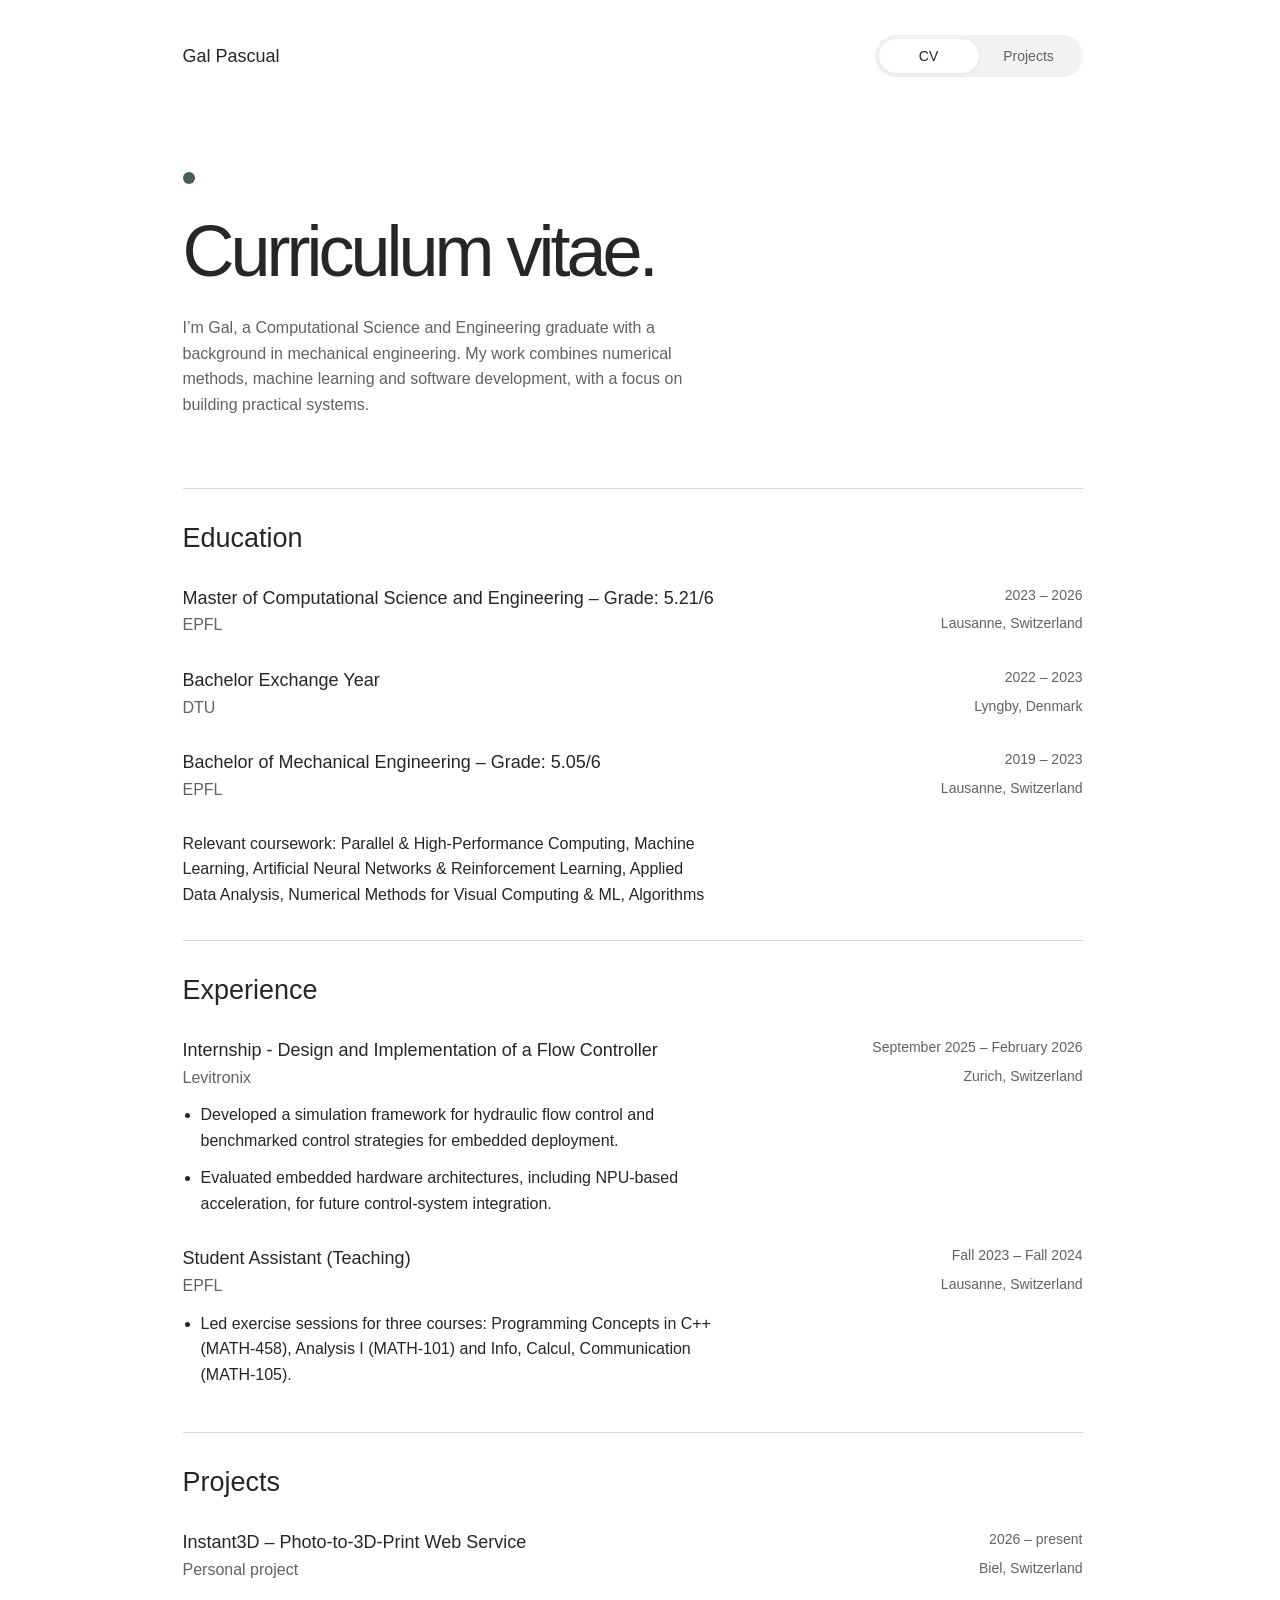
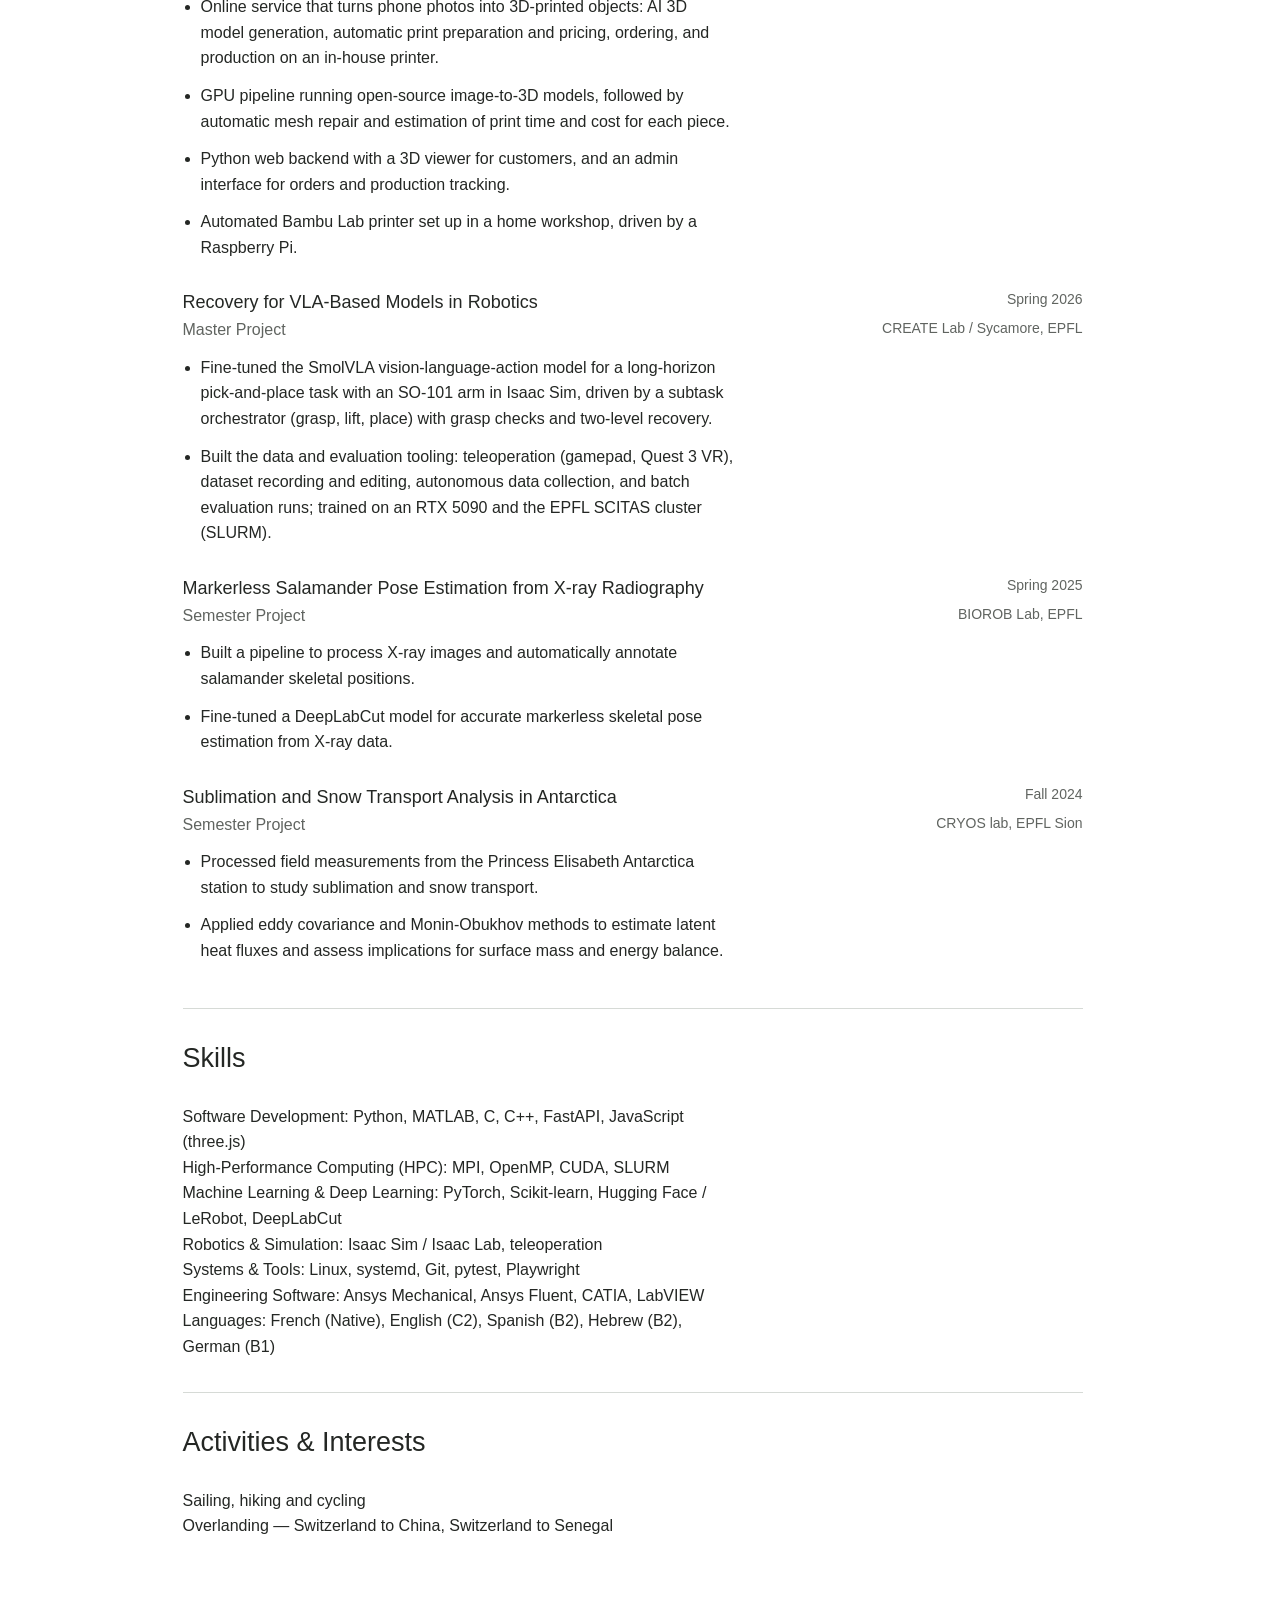
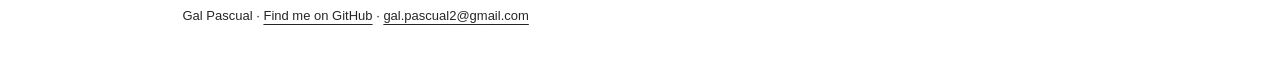
==== commit 1a1d793b: "Update website introduction to describe practical engineering systems" ====
--- a/cv/index.html
+++ b/cv/index.html
@@ -1 +1 @@
-<!doctype html><html lang="en"><meta charset="utf-8"><meta name="viewport" content="width=device-width, initial-scale=1"><title>Gal Pascual — CV</title><link rel="stylesheet" href="../style.css"><header class="site-header"><a class="name" href="../">Gal Pascual</a><nav class="tabs" data-active="cv" aria-label="Main navigation"><a href="./" aria-current="page">CV</a><a href="../projects/">Projects</a></nav></header><main><section class="intro"><h1>Curriculum vitae.</h1><p>I’m Gal. I have an MSc in Computational Science and Engineering with a mechanical engineering background. I work on GPU computing, machine learning for robotics and vision, and building and running end-to-end software services.</p></section><section class="cv-section"><h2>Education</h2><article><div class="row"><h3>Master of Computational Science and Engineering – Grade: 5.21/6</h3><span>2023 – 2026</span></div><div class="row"><p>EPFL</p><span>Lausanne, Switzerland</span></div></article><article><div class="row"><h3>Bachelor Exchange Year</h3><span>2022 – 2023</span></div><div class="row"><p>DTU</p><span>Lyngby, Denmark</span></div></article><article><div class="row"><h3>Bachelor of Mechanical Engineering – Grade: 5.05/6</h3><span>2019 – 2023</span></div><div class="row"><p>EPFL</p><span>Lausanne, Switzerland</span></div></article><p class="coursework">Relevant coursework: Parallel &amp; High-Performance Computing, Machine Learning, Artificial Neural Networks &amp; Reinforcement Learning, Applied Data Analysis, Numerical Methods for Visual Computing &amp; ML, Algorithms</p></section><section class="cv-section"><h2>Experience</h2><article><div class="row"><h3>Internship - Design and Implementation of a Flow Controller</h3><span>September 2025 – February 2026</span></div><div class="row"><p>Levitronix</p><span>Zurich, Switzerland</span></div><p class="bullet">Developed a simulation framework for hydraulic flow control and benchmarked control strategies for embedded deployment.</p><p class="bullet">Evaluated embedded hardware architectures, including NPU-based acceleration, for future control-system integration.</p></article><article><div class="row"><h3>Student Assistant (Teaching)</h3><span>Fall 2023 – Fall 2024</span></div><div class="row"><p>EPFL</p><span>Lausanne, Switzerland</span></div><p class="bullet">Led exercise sessions for three courses: Programming Concepts in C++ (MATH-458), Analysis I (MATH-101) and Info, Calcul, Communication (MATH-105).</p></article></section><section class="cv-section"><h2>Projects</h2><article><div class="row"><h3>Instant3D – Photo-to-3D-Print Web Service</h3><span>2026 – present</span></div><div class="row"><p>Personal project</p><span>Biel, Switzerland</span></div><p class="bullet">Online service that turns phone photos into 3D-printed objects: AI 3D model generation, automatic print preparation and pricing, ordering, and production on an in-house printer.</p><p class="bullet">GPU pipeline running open-source image-to-3D models, followed by automatic mesh repair and estimation of print time and cost for each piece.</p><p class="bullet">Python web backend with a 3D viewer for customers, and an admin interface for orders and production tracking.</p><p class="bullet">Automated Bambu Lab printer set up in a home workshop, driven by a Raspberry Pi.</p></article><article><div class="row"><h3>Recovery for VLA-Based Models in Robotics</h3><span>Spring 2026</span></div><div class="row"><p>Master Project</p><span>CREATE Lab / Sycamore, EPFL</span></div><p class="bullet">Fine-tuned the SmolVLA vision-language-action model for a long-horizon pick-and-place task with an SO-101 arm in Isaac Sim, driven by a subtask orchestrator (grasp, lift, place) with grasp checks and two-level recovery.</p><p class="bullet">Built the data and evaluation tooling: teleoperation (gamepad, Quest 3 VR), dataset recording and editing, autonomous data collection, and batch evaluation runs; trained on an RTX 5090 and the EPFL SCITAS cluster (SLURM).</p></article><article><div class="row"><h3>Markerless Salamander Pose Estimation from X-ray Radiography</h3><span>Spring 2025</span></div><div class="row"><p>Semester Project</p><span>BIOROB Lab, EPFL</span></div><p class="bullet">Built a pipeline to process X-ray images and automatically annotate salamander skeletal positions.</p><p class="bullet">Fine-tuned a DeepLabCut model for accurate markerless skeletal pose estimation from X-ray data.</p></article><article><div class="row"><h3>Sublimation and Snow Transport Analysis in Antarctica</h3><span>Fall 2024</span></div><div class="row"><p>Semester Project</p><span>CRYOS lab, EPFL Sion</span></div><p class="bullet">Processed field measurements from the Princess Elisabeth Antarctica station to study sublimation and snow transport.</p><p class="bullet">Applied eddy covariance and Monin-Obukhov methods to estimate latent heat fluxes and assess implications for surface mass and energy balance.</p></article></section><section class="cv-section"><h2>Skills</h2><p>Software Development: Python, MATLAB, C, C++, FastAPI, JavaScript (three.js)</p><p>High-Performance Computing (HPC): MPI, OpenMP, CUDA, SLURM</p><p>Machine Learning &amp; Deep Learning: PyTorch, Scikit-learn, Hugging Face / LeRobot, DeepLabCut</p><p>Robotics &amp; Simulation: Isaac Sim / Isaac Lab, teleoperation</p><p>Systems &amp; Tools: Linux, systemd, Git, pytest, Playwright</p><p>Engineering Software: Ansys Mechanical, Ansys Fluent, CATIA, LabVIEW</p><p>Languages: French (Native), English (C2), Spanish (B2), Hebrew (B2), German (B1)</p></section><section class="cv-section"><h2>Activities &amp; Interests</h2><p>Sailing, hiking and cycling</p><p>Overlanding — Switzerland to China, Switzerland to Senegal</p><p></p></section></main><footer>Gal Pascual · <a href="https://github.com/CartmanRolex">Find me on GitHub</a> · <a href="mailto:gal.pascual2@gmail.com">gal.pascual2@gmail.com</a></footer></html>+<!doctype html><html lang="en"><meta charset="utf-8"><meta name="viewport" content="width=device-width, initial-scale=1"><title>Gal Pascual — CV</title><link rel="stylesheet" href="../style.css"><header class="site-header"><a class="name" href="../">Gal Pascual</a><nav class="tabs" data-active="cv" aria-label="Main navigation"><a href="./" aria-current="page">CV</a><a href="../projects/">Projects</a></nav></header><main><section class="intro"><h1>Curriculum vitae.</h1><p>I’m Gal, a Computational Science and Engineering graduate with a background in mechanical engineering. My work combines numerical methods, machine learning and software development, with a focus on building practical systems.</p></section><section class="cv-section"><h2>Education</h2><article><div class="row"><h3>Master of Computational Science and Engineering – Grade: 5.21/6</h3><span>2023 – 2026</span></div><div class="row"><p>EPFL</p><span>Lausanne, Switzerland</span></div></article><article><div class="row"><h3>Bachelor Exchange Year</h3><span>2022 – 2023</span></div><div class="row"><p>DTU</p><span>Lyngby, Denmark</span></div></article><article><div class="row"><h3>Bachelor of Mechanical Engineering – Grade: 5.05/6</h3><span>2019 – 2023</span></div><div class="row"><p>EPFL</p><span>Lausanne, Switzerland</span></div></article><p class="coursework">Relevant coursework: Parallel &amp; High-Performance Computing, Machine Learning, Artificial Neural Networks &amp; Reinforcement Learning, Applied Data Analysis, Numerical Methods for Visual Computing &amp; ML, Algorithms</p></section><section class="cv-section"><h2>Experience</h2><article><div class="row"><h3>Internship - Design and Implementation of a Flow Controller</h3><span>September 2025 – February 2026</span></div><div class="row"><p>Levitronix</p><span>Zurich, Switzerland</span></div><p class="bullet">Developed a simulation framework for hydraulic flow control and benchmarked control strategies for embedded deployment.</p><p class="bullet">Evaluated embedded hardware architectures, including NPU-based acceleration, for future control-system integration.</p></article><article><div class="row"><h3>Student Assistant (Teaching)</h3><span>Fall 2023 – Fall 2024</span></div><div class="row"><p>EPFL</p><span>Lausanne, Switzerland</span></div><p class="bullet">Led exercise sessions for three courses: Programming Concepts in C++ (MATH-458), Analysis I (MATH-101) and Info, Calcul, Communication (MATH-105).</p></article></section><section class="cv-section"><h2>Projects</h2><article><div class="row"><h3>Instant3D – Photo-to-3D-Print Web Service</h3><span>2026 – present</span></div><div class="row"><p>Personal project</p><span>Biel, Switzerland</span></div><p class="bullet">Online service that turns phone photos into 3D-printed objects: AI 3D model generation, automatic print preparation and pricing, ordering, and production on an in-house printer.</p><p class="bullet">GPU pipeline running open-source image-to-3D models, followed by automatic mesh repair and estimation of print time and cost for each piece.</p><p class="bullet">Python web backend with a 3D viewer for customers, and an admin interface for orders and production tracking.</p><p class="bullet">Automated Bambu Lab printer set up in a home workshop, driven by a Raspberry Pi.</p></article><article><div class="row"><h3>Recovery for VLA-Based Models in Robotics</h3><span>Spring 2026</span></div><div class="row"><p>Master Project</p><span>CREATE Lab / Sycamore, EPFL</span></div><p class="bullet">Fine-tuned the SmolVLA vision-language-action model for a long-horizon pick-and-place task with an SO-101 arm in Isaac Sim, driven by a subtask orchestrator (grasp, lift, place) with grasp checks and two-level recovery.</p><p class="bullet">Built the data and evaluation tooling: teleoperation (gamepad, Quest 3 VR), dataset recording and editing, autonomous data collection, and batch evaluation runs; trained on an RTX 5090 and the EPFL SCITAS cluster (SLURM).</p></article><article><div class="row"><h3>Markerless Salamander Pose Estimation from X-ray Radiography</h3><span>Spring 2025</span></div><div class="row"><p>Semester Project</p><span>BIOROB Lab, EPFL</span></div><p class="bullet">Built a pipeline to process X-ray images and automatically annotate salamander skeletal positions.</p><p class="bullet">Fine-tuned a DeepLabCut model for accurate markerless skeletal pose estimation from X-ray data.</p></article><article><div class="row"><h3>Sublimation and Snow Transport Analysis in Antarctica</h3><span>Fall 2024</span></div><div class="row"><p>Semester Project</p><span>CRYOS lab, EPFL Sion</span></div><p class="bullet">Processed field measurements from the Princess Elisabeth Antarctica station to study sublimation and snow transport.</p><p class="bullet">Applied eddy covariance and Monin-Obukhov methods to estimate latent heat fluxes and assess implications for surface mass and energy balance.</p></article></section><section class="cv-section"><h2>Skills</h2><p>Software Development: Python, MATLAB, C, C++, FastAPI, JavaScript (three.js)</p><p>High-Performance Computing (HPC): MPI, OpenMP, CUDA, SLURM</p><p>Machine Learning &amp; Deep Learning: PyTorch, Scikit-learn, Hugging Face / LeRobot, DeepLabCut</p><p>Robotics &amp; Simulation: Isaac Sim / Isaac Lab, teleoperation</p><p>Systems &amp; Tools: Linux, systemd, Git, pytest, Playwright</p><p>Engineering Software: Ansys Mechanical, Ansys Fluent, CATIA, LabVIEW</p><p>Languages: French (Native), English (C2), Spanish (B2), Hebrew (B2), German (B1)</p></section><section class="cv-section"><h2>Activities &amp; Interests</h2><p>Sailing, hiking and cycling</p><p>Overlanding — Switzerland to China, Switzerland to Senegal</p><p></p></section></main><footer>Gal Pascual · <a href="https://github.com/CartmanRolex">Find me on GitHub</a> · <a href="mailto:gal.pascual2@gmail.com">gal.pascual2@gmail.com</a></footer></html>
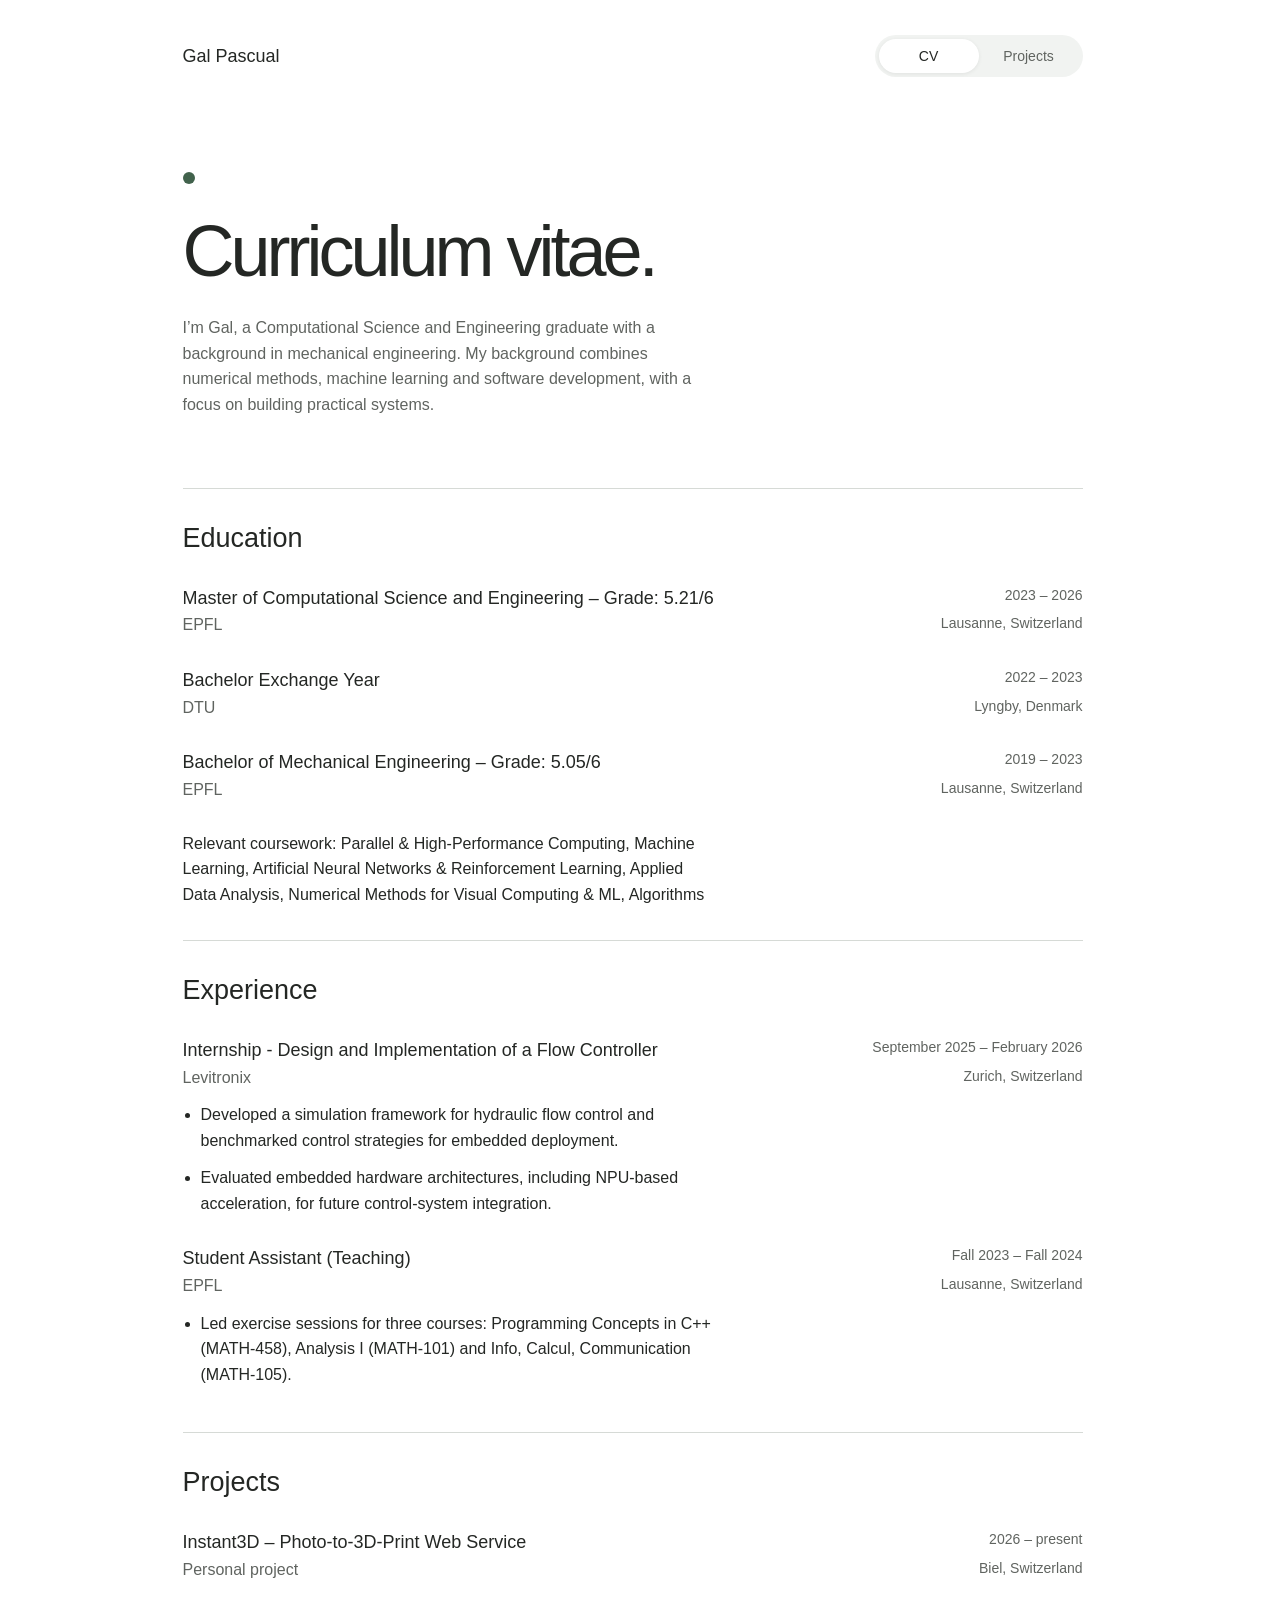
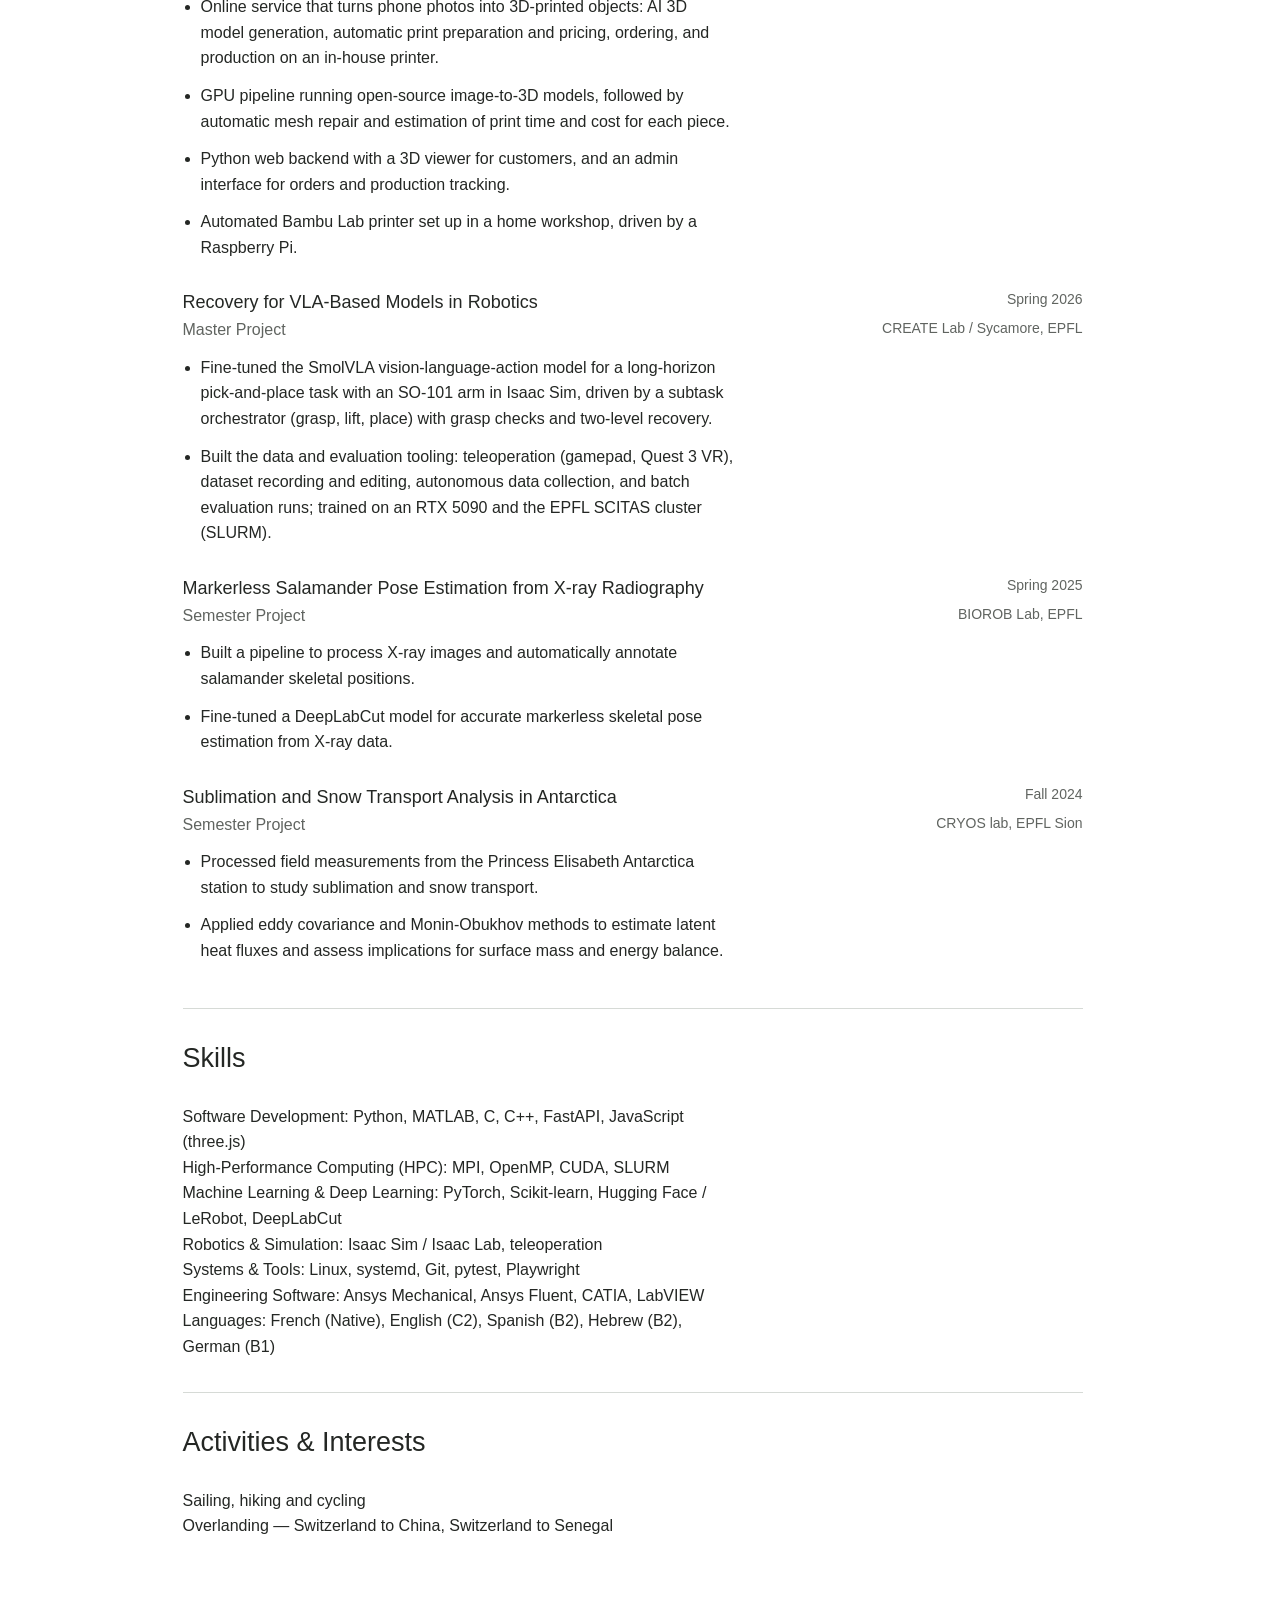
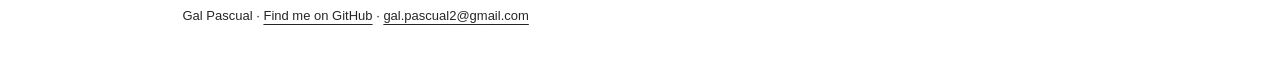
==== commit 7cd5fa47: "Rename Galerie Weurseuk project" ====
--- a/cv/index.html
+++ b/cv/index.html
@@ -1 +1 @@
-<!doctype html><html lang="en"><meta charset="utf-8"><meta name="viewport" content="width=device-width, initial-scale=1"><title>Gal Pascual — CV</title><link rel="stylesheet" href="../style.css"><header class="site-header"><a class="name" href="../">Gal Pascual</a><nav class="tabs" data-active="cv" aria-label="Main navigation"><a href="./" aria-current="page">CV</a><a href="../projects/">Projects</a></nav></header><main><section class="intro"><h1>Curriculum vitae.</h1><p>I’m Gal, a Computational Science and Engineering graduate with a background in mechanical engineering. My work combines numerical methods, machine learning and software development, with a focus on building practical systems.</p></section><section class="cv-section"><h2>Education</h2><article><div class="row"><h3>Master of Computational Science and Engineering – Grade: 5.21/6</h3><span>2023 – 2026</span></div><div class="row"><p>EPFL</p><span>Lausanne, Switzerland</span></div></article><article><div class="row"><h3>Bachelor Exchange Year</h3><span>2022 – 2023</span></div><div class="row"><p>DTU</p><span>Lyngby, Denmark</span></div></article><article><div class="row"><h3>Bachelor of Mechanical Engineering – Grade: 5.05/6</h3><span>2019 – 2023</span></div><div class="row"><p>EPFL</p><span>Lausanne, Switzerland</span></div></article><p class="coursework">Relevant coursework: Parallel &amp; High-Performance Computing, Machine Learning, Artificial Neural Networks &amp; Reinforcement Learning, Applied Data Analysis, Numerical Methods for Visual Computing &amp; ML, Algorithms</p></section><section class="cv-section"><h2>Experience</h2><article><div class="row"><h3>Internship - Design and Implementation of a Flow Controller</h3><span>September 2025 – February 2026</span></div><div class="row"><p>Levitronix</p><span>Zurich, Switzerland</span></div><p class="bullet">Developed a simulation framework for hydraulic flow control and benchmarked control strategies for embedded deployment.</p><p class="bullet">Evaluated embedded hardware architectures, including NPU-based acceleration, for future control-system integration.</p></article><article><div class="row"><h3>Student Assistant (Teaching)</h3><span>Fall 2023 – Fall 2024</span></div><div class="row"><p>EPFL</p><span>Lausanne, Switzerland</span></div><p class="bullet">Led exercise sessions for three courses: Programming Concepts in C++ (MATH-458), Analysis I (MATH-101) and Info, Calcul, Communication (MATH-105).</p></article></section><section class="cv-section"><h2>Projects</h2><article><div class="row"><h3>Instant3D – Photo-to-3D-Print Web Service</h3><span>2026 – present</span></div><div class="row"><p>Personal project</p><span>Biel, Switzerland</span></div><p class="bullet">Online service that turns phone photos into 3D-printed objects: AI 3D model generation, automatic print preparation and pricing, ordering, and production on an in-house printer.</p><p class="bullet">GPU pipeline running open-source image-to-3D models, followed by automatic mesh repair and estimation of print time and cost for each piece.</p><p class="bullet">Python web backend with a 3D viewer for customers, and an admin interface for orders and production tracking.</p><p class="bullet">Automated Bambu Lab printer set up in a home workshop, driven by a Raspberry Pi.</p></article><article><div class="row"><h3>Recovery for VLA-Based Models in Robotics</h3><span>Spring 2026</span></div><div class="row"><p>Master Project</p><span>CREATE Lab / Sycamore, EPFL</span></div><p class="bullet">Fine-tuned the SmolVLA vision-language-action model for a long-horizon pick-and-place task with an SO-101 arm in Isaac Sim, driven by a subtask orchestrator (grasp, lift, place) with grasp checks and two-level recovery.</p><p class="bullet">Built the data and evaluation tooling: teleoperation (gamepad, Quest 3 VR), dataset recording and editing, autonomous data collection, and batch evaluation runs; trained on an RTX 5090 and the EPFL SCITAS cluster (SLURM).</p></article><article><div class="row"><h3>Markerless Salamander Pose Estimation from X-ray Radiography</h3><span>Spring 2025</span></div><div class="row"><p>Semester Project</p><span>BIOROB Lab, EPFL</span></div><p class="bullet">Built a pipeline to process X-ray images and automatically annotate salamander skeletal positions.</p><p class="bullet">Fine-tuned a DeepLabCut model for accurate markerless skeletal pose estimation from X-ray data.</p></article><article><div class="row"><h3>Sublimation and Snow Transport Analysis in Antarctica</h3><span>Fall 2024</span></div><div class="row"><p>Semester Project</p><span>CRYOS lab, EPFL Sion</span></div><p class="bullet">Processed field measurements from the Princess Elisabeth Antarctica station to study sublimation and snow transport.</p><p class="bullet">Applied eddy covariance and Monin-Obukhov methods to estimate latent heat fluxes and assess implications for surface mass and energy balance.</p></article></section><section class="cv-section"><h2>Skills</h2><p>Software Development: Python, MATLAB, C, C++, FastAPI, JavaScript (three.js)</p><p>High-Performance Computing (HPC): MPI, OpenMP, CUDA, SLURM</p><p>Machine Learning &amp; Deep Learning: PyTorch, Scikit-learn, Hugging Face / LeRobot, DeepLabCut</p><p>Robotics &amp; Simulation: Isaac Sim / Isaac Lab, teleoperation</p><p>Systems &amp; Tools: Linux, systemd, Git, pytest, Playwright</p><p>Engineering Software: Ansys Mechanical, Ansys Fluent, CATIA, LabVIEW</p><p>Languages: French (Native), English (C2), Spanish (B2), Hebrew (B2), German (B1)</p></section><section class="cv-section"><h2>Activities &amp; Interests</h2><p>Sailing, hiking and cycling</p><p>Overlanding — Switzerland to China, Switzerland to Senegal</p><p></p></section></main><footer>Gal Pascual · <a href="https://github.com/CartmanRolex">Find me on GitHub</a> · <a href="mailto:gal.pascual2@gmail.com">gal.pascual2@gmail.com</a></footer></html>+<!doctype html><html lang="en"><meta charset="utf-8"><meta name="viewport" content="width=device-width, initial-scale=1"><title>Gal Pascual — CV</title><link rel="stylesheet" href="../style.css"><header class="site-header"><a class="name" href="../">Gal Pascual</a><nav class="tabs" data-active="cv" aria-label="Main navigation"><a href="./" aria-current="page">CV</a><a href="../projects/">Projects</a></nav></header><main><section class="intro"><h1>Curriculum vitae.</h1><p>I’m Gal, a Computational Science and Engineering graduate with a background in mechanical engineering. My background combines numerical methods, machine learning and software development, with a focus on building practical systems.</p></section><section class="cv-section"><h2>Education</h2><article><div class="row"><h3>Master of Computational Science and Engineering – Grade: 5.21/6</h3><span>2023 – 2026</span></div><div class="row"><p>EPFL</p><span>Lausanne, Switzerland</span></div></article><article><div class="row"><h3>Bachelor Exchange Year</h3><span>2022 – 2023</span></div><div class="row"><p>DTU</p><span>Lyngby, Denmark</span></div></article><article><div class="row"><h3>Bachelor of Mechanical Engineering – Grade: 5.05/6</h3><span>2019 – 2023</span></div><div class="row"><p>EPFL</p><span>Lausanne, Switzerland</span></div></article><p class="coursework">Relevant coursework: Parallel &amp; High-Performance Computing, Machine Learning, Artificial Neural Networks &amp; Reinforcement Learning, Applied Data Analysis, Numerical Methods for Visual Computing &amp; ML, Algorithms</p></section><section class="cv-section"><h2>Experience</h2><article><div class="row"><h3>Internship - Design and Implementation of a Flow Controller</h3><span>September 2025 – February 2026</span></div><div class="row"><p>Levitronix</p><span>Zurich, Switzerland</span></div><p class="bullet">Developed a simulation framework for hydraulic flow control and benchmarked control strategies for embedded deployment.</p><p class="bullet">Evaluated embedded hardware architectures, including NPU-based acceleration, for future control-system integration.</p></article><article><div class="row"><h3>Student Assistant (Teaching)</h3><span>Fall 2023 – Fall 2024</span></div><div class="row"><p>EPFL</p><span>Lausanne, Switzerland</span></div><p class="bullet">Led exercise sessions for three courses: Programming Concepts in C++ (MATH-458), Analysis I (MATH-101) and Info, Calcul, Communication (MATH-105).</p></article></section><section class="cv-section"><h2>Projects</h2><article><div class="row"><h3>Instant3D – Photo-to-3D-Print Web Service</h3><span>2026 – present</span></div><div class="row"><p>Personal project</p><span>Biel, Switzerland</span></div><p class="bullet">Online service that turns phone photos into 3D-printed objects: AI 3D model generation, automatic print preparation and pricing, ordering, and production on an in-house printer.</p><p class="bullet">GPU pipeline running open-source image-to-3D models, followed by automatic mesh repair and estimation of print time and cost for each piece.</p><p class="bullet">Python web backend with a 3D viewer for customers, and an admin interface for orders and production tracking.</p><p class="bullet">Automated Bambu Lab printer set up in a home workshop, driven by a Raspberry Pi.</p></article><article><div class="row"><h3>Recovery for VLA-Based Models in Robotics</h3><span>Spring 2026</span></div><div class="row"><p>Master Project</p><span>CREATE Lab / Sycamore, EPFL</span></div><p class="bullet">Fine-tuned the SmolVLA vision-language-action model for a long-horizon pick-and-place task with an SO-101 arm in Isaac Sim, driven by a subtask orchestrator (grasp, lift, place) with grasp checks and two-level recovery.</p><p class="bullet">Built the data and evaluation tooling: teleoperation (gamepad, Quest 3 VR), dataset recording and editing, autonomous data collection, and batch evaluation runs; trained on an RTX 5090 and the EPFL SCITAS cluster (SLURM).</p></article><article><div class="row"><h3>Markerless Salamander Pose Estimation from X-ray Radiography</h3><span>Spring 2025</span></div><div class="row"><p>Semester Project</p><span>BIOROB Lab, EPFL</span></div><p class="bullet">Built a pipeline to process X-ray images and automatically annotate salamander skeletal positions.</p><p class="bullet">Fine-tuned a DeepLabCut model for accurate markerless skeletal pose estimation from X-ray data.</p></article><article><div class="row"><h3>Sublimation and Snow Transport Analysis in Antarctica</h3><span>Fall 2024</span></div><div class="row"><p>Semester Project</p><span>CRYOS lab, EPFL Sion</span></div><p class="bullet">Processed field measurements from the Princess Elisabeth Antarctica station to study sublimation and snow transport.</p><p class="bullet">Applied eddy covariance and Monin-Obukhov methods to estimate latent heat fluxes and assess implications for surface mass and energy balance.</p></article></section><section class="cv-section"><h2>Skills</h2><p>Software Development: Python, MATLAB, C, C++, FastAPI, JavaScript (three.js)</p><p>High-Performance Computing (HPC): MPI, OpenMP, CUDA, SLURM</p><p>Machine Learning &amp; Deep Learning: PyTorch, Scikit-learn, Hugging Face / LeRobot, DeepLabCut</p><p>Robotics &amp; Simulation: Isaac Sim / Isaac Lab, teleoperation</p><p>Systems &amp; Tools: Linux, systemd, Git, pytest, Playwright</p><p>Engineering Software: Ansys Mechanical, Ansys Fluent, CATIA, LabVIEW</p><p>Languages: French (Native), English (C2), Spanish (B2), Hebrew (B2), German (B1)</p></section><section class="cv-section"><h2>Activities &amp; Interests</h2><p>Sailing, hiking and cycling</p><p>Overlanding — Switzerland to China, Switzerland to Senegal</p><p></p></section></main><footer>Gal Pascual · <a href="https://github.com/CartmanRolex">Find me on GitHub</a> · <a href="mailto:gal.pascual2@gmail.com">gal.pascual2@gmail.com</a></footer></html>
--- a/style.css
+++ b/style.css
@@ -3,3 +3,6 @@
 .coursework{margin-top:28px}footer a{display:inline-block}
 
 .project{grid-template-columns:280px minmax(0,1fr);gap:36px;align-items:start}.project-preview{display:block;margin-top:3px}.project-preview img{display:block;width:100%;height:auto;aspect-ratio:5/3;object-fit:cover;border:1px solid #e2e5e2;border-radius:3px}.project-copy h2{margin-bottom:16px}.project-copy .category{margin-bottom:8px}@media(max-width:760px){.project-preview{max-width:400px;margin:0 0 24px}.project-copy p{margin-top:0}}
+
+/* Keep navigation visible while reading either page. */
+.site-header{position:sticky;top:0;z-index:20;background:#fff;box-shadow:0 0 0 24px #fff}
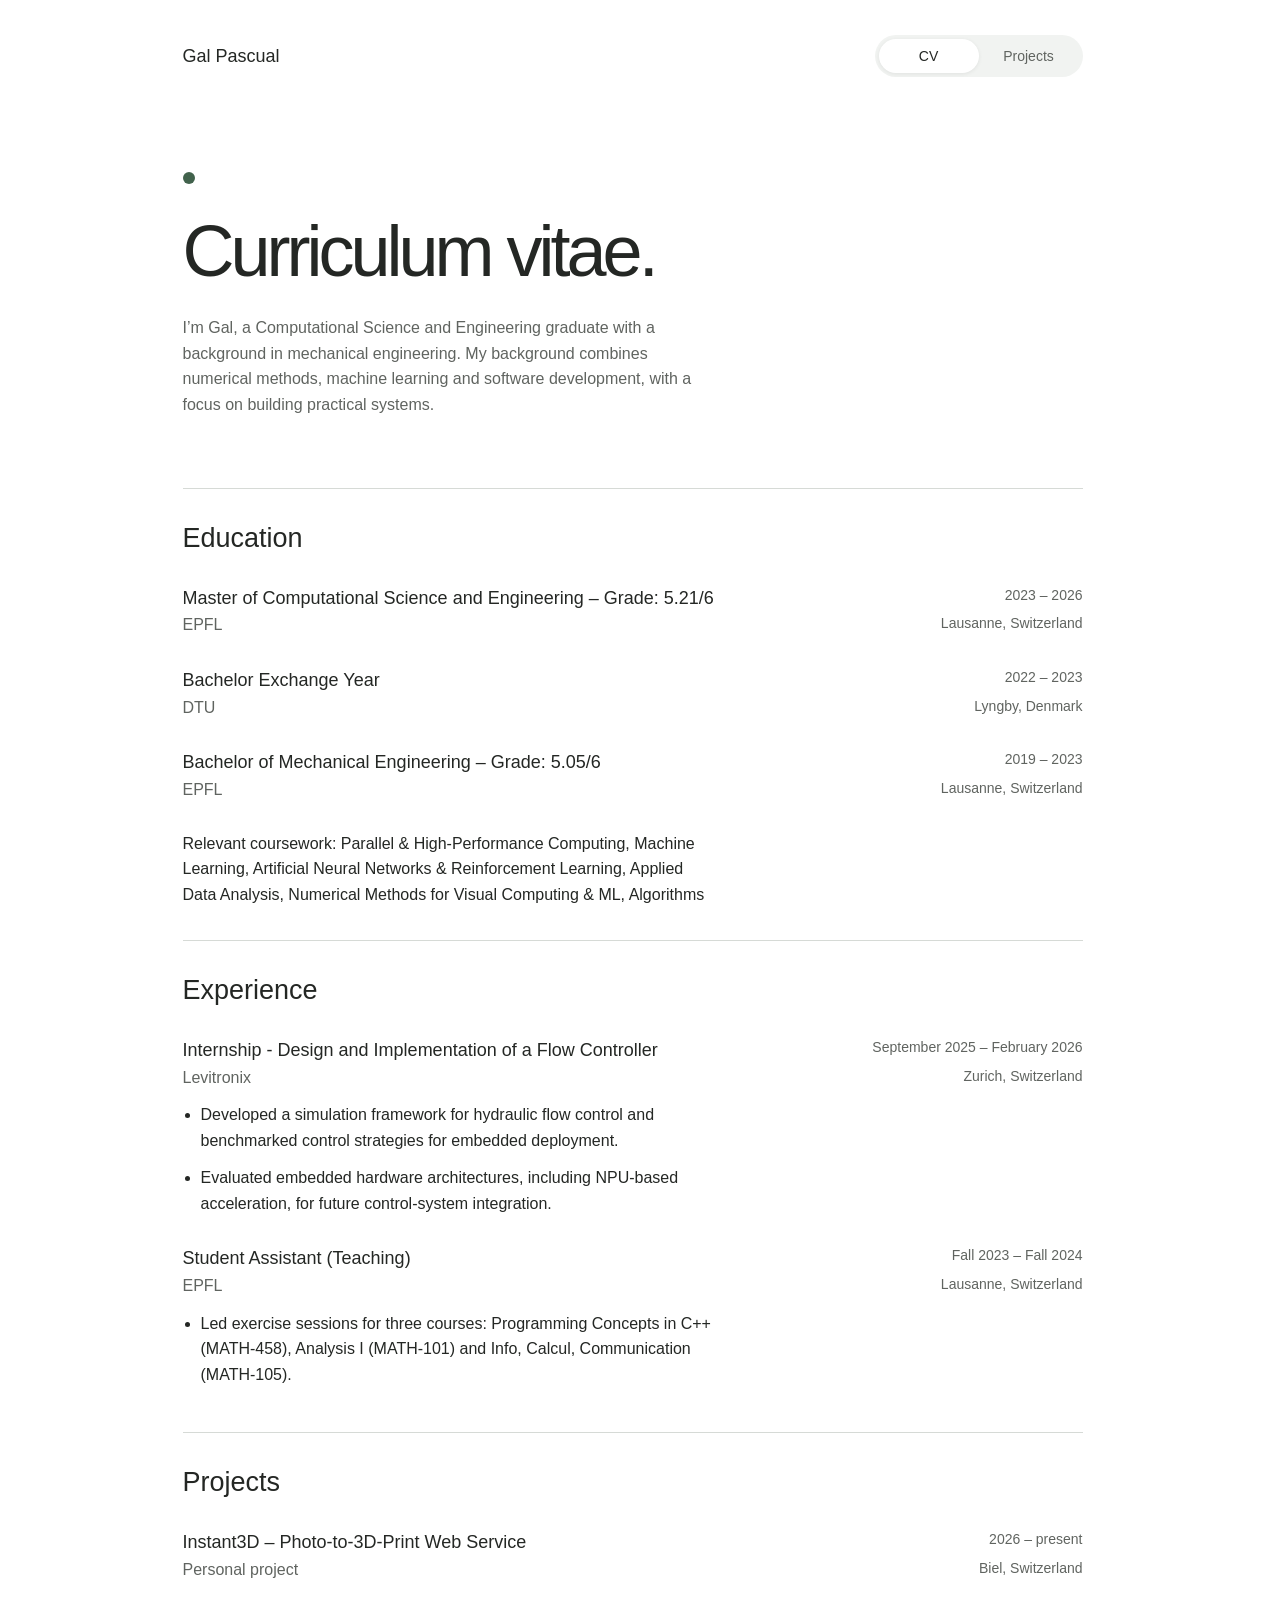
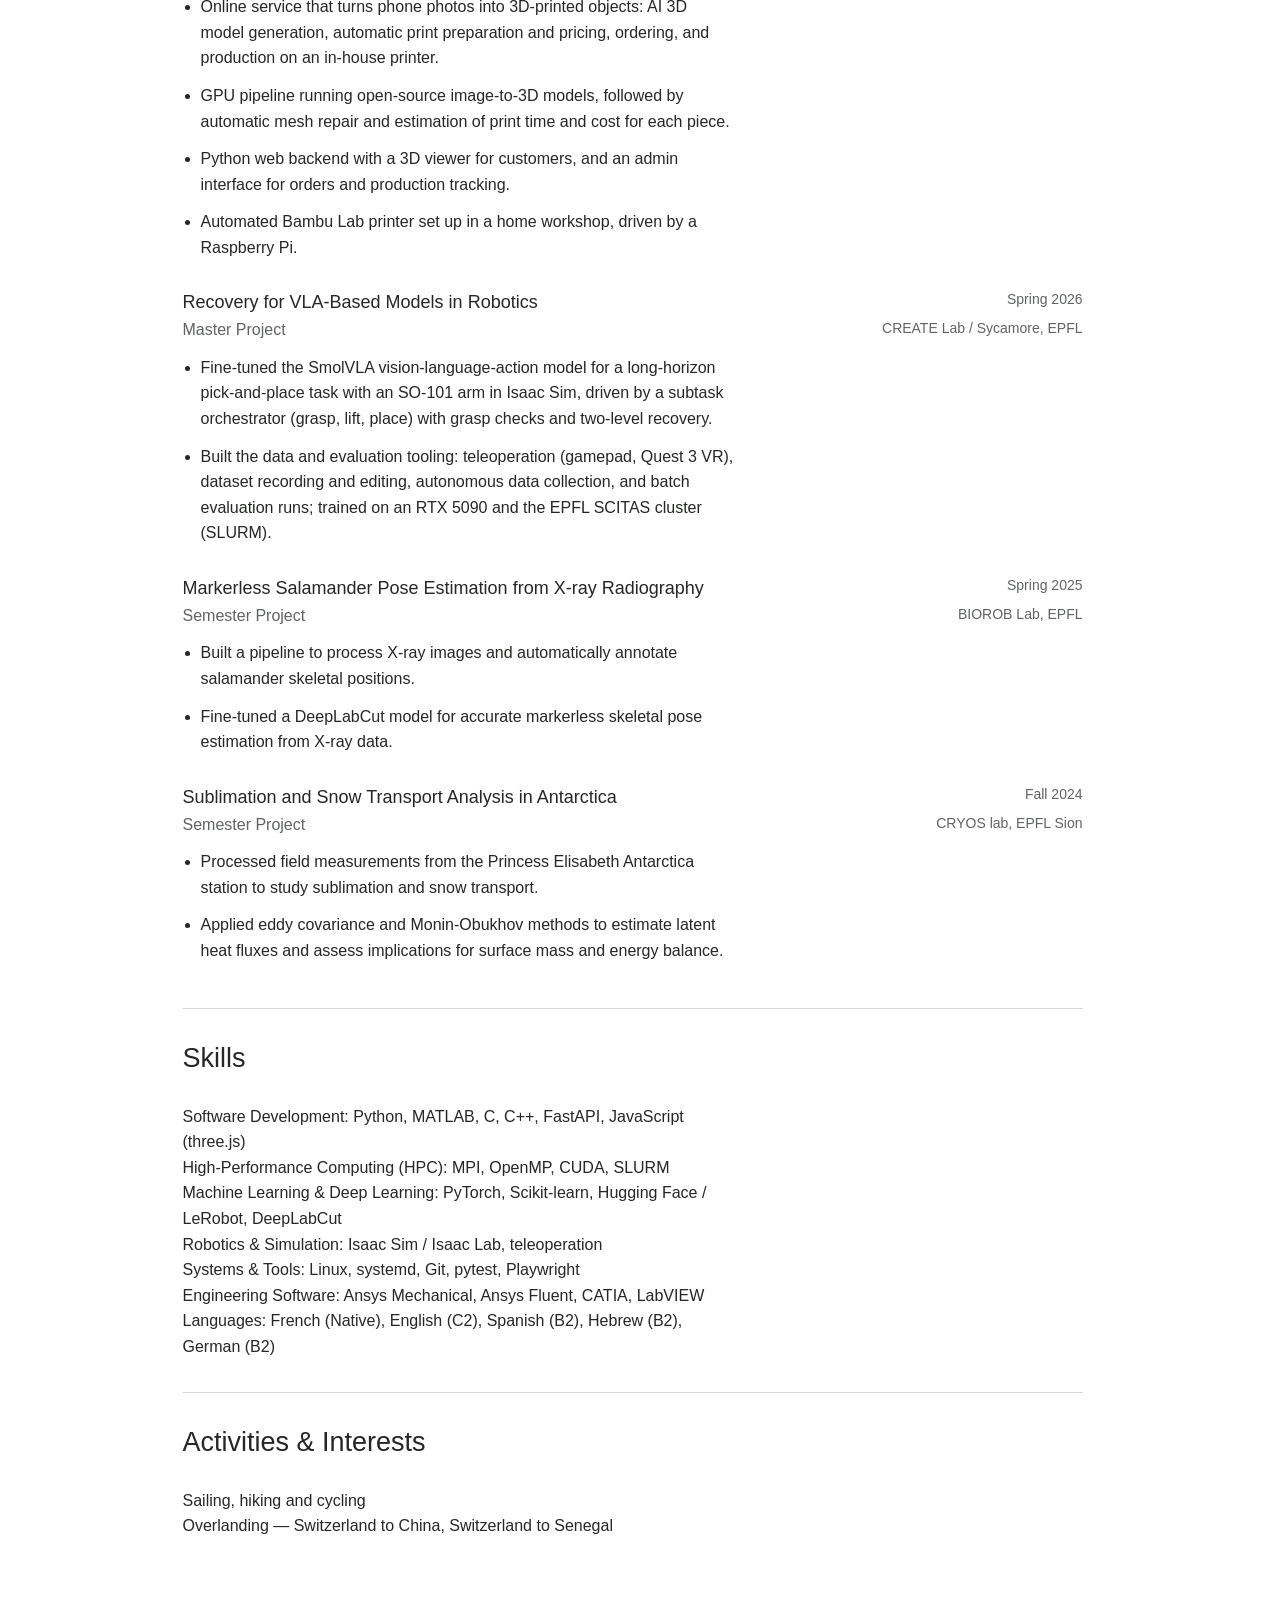
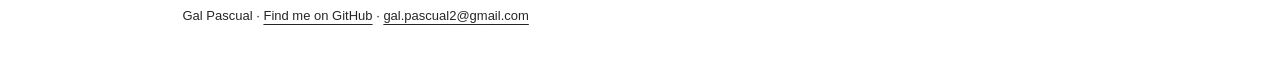
==== commit a626da09: "Update CV from source 778fa9d73ab2ed5caabfa1ba0a9f97b30137a9f4" ====
--- a/cv/index.html
+++ b/cv/index.html
@@ -1 +1 @@
-<!doctype html><html lang="en"><meta charset="utf-8"><meta name="viewport" content="width=device-width, initial-scale=1"><title>Gal Pascual — CV</title><link rel="stylesheet" href="../style.css"><header class="site-header"><a class="name" href="../">Gal Pascual</a><nav class="tabs" data-active="cv" aria-label="Main navigation"><a href="./" aria-current="page">CV</a><a href="../projects/">Projects</a></nav></header><main><section class="intro"><h1>Curriculum vitae.</h1><p>I’m Gal, a Computational Science and Engineering graduate with a background in mechanical engineering. My background combines numerical methods, machine learning and software development, with a focus on building practical systems.</p></section><section class="cv-section"><h2>Education</h2><article><div class="row"><h3>Master of Computational Science and Engineering – Grade: 5.21/6</h3><span>2023 – 2026</span></div><div class="row"><p>EPFL</p><span>Lausanne, Switzerland</span></div></article><article><div class="row"><h3>Bachelor Exchange Year</h3><span>2022 – 2023</span></div><div class="row"><p>DTU</p><span>Lyngby, Denmark</span></div></article><article><div class="row"><h3>Bachelor of Mechanical Engineering – Grade: 5.05/6</h3><span>2019 – 2023</span></div><div class="row"><p>EPFL</p><span>Lausanne, Switzerland</span></div></article><p class="coursework">Relevant coursework: Parallel &amp; High-Performance Computing, Machine Learning, Artificial Neural Networks &amp; Reinforcement Learning, Applied Data Analysis, Numerical Methods for Visual Computing &amp; ML, Algorithms</p></section><section class="cv-section"><h2>Experience</h2><article><div class="row"><h3>Internship - Design and Implementation of a Flow Controller</h3><span>September 2025 – February 2026</span></div><div class="row"><p>Levitronix</p><span>Zurich, Switzerland</span></div><p class="bullet">Developed a simulation framework for hydraulic flow control and benchmarked control strategies for embedded deployment.</p><p class="bullet">Evaluated embedded hardware architectures, including NPU-based acceleration, for future control-system integration.</p></article><article><div class="row"><h3>Student Assistant (Teaching)</h3><span>Fall 2023 – Fall 2024</span></div><div class="row"><p>EPFL</p><span>Lausanne, Switzerland</span></div><p class="bullet">Led exercise sessions for three courses: Programming Concepts in C++ (MATH-458), Analysis I (MATH-101) and Info, Calcul, Communication (MATH-105).</p></article></section><section class="cv-section"><h2>Projects</h2><article><div class="row"><h3>Instant3D – Photo-to-3D-Print Web Service</h3><span>2026 – present</span></div><div class="row"><p>Personal project</p><span>Biel, Switzerland</span></div><p class="bullet">Online service that turns phone photos into 3D-printed objects: AI 3D model generation, automatic print preparation and pricing, ordering, and production on an in-house printer.</p><p class="bullet">GPU pipeline running open-source image-to-3D models, followed by automatic mesh repair and estimation of print time and cost for each piece.</p><p class="bullet">Python web backend with a 3D viewer for customers, and an admin interface for orders and production tracking.</p><p class="bullet">Automated Bambu Lab printer set up in a home workshop, driven by a Raspberry Pi.</p></article><article><div class="row"><h3>Recovery for VLA-Based Models in Robotics</h3><span>Spring 2026</span></div><div class="row"><p>Master Project</p><span>CREATE Lab / Sycamore, EPFL</span></div><p class="bullet">Fine-tuned the SmolVLA vision-language-action model for a long-horizon pick-and-place task with an SO-101 arm in Isaac Sim, driven by a subtask orchestrator (grasp, lift, place) with grasp checks and two-level recovery.</p><p class="bullet">Built the data and evaluation tooling: teleoperation (gamepad, Quest 3 VR), dataset recording and editing, autonomous data collection, and batch evaluation runs; trained on an RTX 5090 and the EPFL SCITAS cluster (SLURM).</p></article><article><div class="row"><h3>Markerless Salamander Pose Estimation from X-ray Radiography</h3><span>Spring 2025</span></div><div class="row"><p>Semester Project</p><span>BIOROB Lab, EPFL</span></div><p class="bullet">Built a pipeline to process X-ray images and automatically annotate salamander skeletal positions.</p><p class="bullet">Fine-tuned a DeepLabCut model for accurate markerless skeletal pose estimation from X-ray data.</p></article><article><div class="row"><h3>Sublimation and Snow Transport Analysis in Antarctica</h3><span>Fall 2024</span></div><div class="row"><p>Semester Project</p><span>CRYOS lab, EPFL Sion</span></div><p class="bullet">Processed field measurements from the Princess Elisabeth Antarctica station to study sublimation and snow transport.</p><p class="bullet">Applied eddy covariance and Monin-Obukhov methods to estimate latent heat fluxes and assess implications for surface mass and energy balance.</p></article></section><section class="cv-section"><h2>Skills</h2><p>Software Development: Python, MATLAB, C, C++, FastAPI, JavaScript (three.js)</p><p>High-Performance Computing (HPC): MPI, OpenMP, CUDA, SLURM</p><p>Machine Learning &amp; Deep Learning: PyTorch, Scikit-learn, Hugging Face / LeRobot, DeepLabCut</p><p>Robotics &amp; Simulation: Isaac Sim / Isaac Lab, teleoperation</p><p>Systems &amp; Tools: Linux, systemd, Git, pytest, Playwright</p><p>Engineering Software: Ansys Mechanical, Ansys Fluent, CATIA, LabVIEW</p><p>Languages: French (Native), English (C2), Spanish (B2), Hebrew (B2), German (B1)</p></section><section class="cv-section"><h2>Activities &amp; Interests</h2><p>Sailing, hiking and cycling</p><p>Overlanding — Switzerland to China, Switzerland to Senegal</p><p></p></section></main><footer>Gal Pascual · <a href="https://github.com/CartmanRolex">Find me on GitHub</a> · <a href="mailto:gal.pascual2@gmail.com">gal.pascual2@gmail.com</a></footer></html>+<!doctype html><html lang="en"><meta charset="utf-8"><meta name="viewport" content="width=device-width, initial-scale=1"><title>Gal Pascual — CV</title><link rel="stylesheet" href="../style.css"><header class="site-header"><a class="name" href="../">Gal Pascual</a><nav class="tabs" data-active="cv" aria-label="Main navigation"><a href="./" aria-current="page">CV</a><a href="../projects/">Projects</a></nav></header><main><section class="intro"><h1>Curriculum vitae.</h1><p>I’m Gal, a Computational Science and Engineering graduate with a background in mechanical engineering. My background combines numerical methods, machine learning and software development, with a focus on building practical systems.</p></section><section class="cv-section"><h2>Education</h2><article><div class="row"><h3>Master of Computational Science and Engineering – Grade: 5.21/6</h3><span>2023 – 2026</span></div><div class="row"><p>EPFL</p><span>Lausanne, Switzerland</span></div></article><article><div class="row"><h3>Bachelor Exchange Year</h3><span>2022 – 2023</span></div><div class="row"><p>DTU</p><span>Lyngby, Denmark</span></div></article><article><div class="row"><h3>Bachelor of Mechanical Engineering – Grade: 5.05/6</h3><span>2019 – 2023</span></div><div class="row"><p>EPFL</p><span>Lausanne, Switzerland</span></div></article><p class="coursework">Relevant coursework: Parallel &amp; High-Performance Computing, Machine Learning, Artificial Neural Networks &amp; Reinforcement Learning, Applied Data Analysis, Numerical Methods for Visual Computing &amp; ML, Algorithms</p></section><section class="cv-section"><h2>Experience</h2><article><div class="row"><h3>Internship - Design and Implementation of a Flow Controller</h3><span>September 2025 – February 2026</span></div><div class="row"><p>Levitronix</p><span>Zurich, Switzerland</span></div><p class="bullet">Developed a simulation framework for hydraulic flow control and benchmarked control strategies for embedded deployment.</p><p class="bullet">Evaluated embedded hardware architectures, including NPU-based acceleration, for future control-system integration.</p></article><article><div class="row"><h3>Student Assistant (Teaching)</h3><span>Fall 2023 – Fall 2024</span></div><div class="row"><p>EPFL</p><span>Lausanne, Switzerland</span></div><p class="bullet">Led exercise sessions for three courses: Programming Concepts in C++ (MATH-458), Analysis I (MATH-101) and Info, Calcul, Communication (MATH-105).</p></article></section><section class="cv-section"><h2>Projects</h2><article><div class="row"><h3>Instant3D – Photo-to-3D-Print Web Service</h3><span>2026 – present</span></div><div class="row"><p>Personal project</p><span>Biel, Switzerland</span></div><p class="bullet">Online service that turns phone photos into 3D-printed objects: AI 3D model generation, automatic print preparation and pricing, ordering, and production on an in-house printer.</p><p class="bullet">GPU pipeline running open-source image-to-3D models, followed by automatic mesh repair and estimation of print time and cost for each piece.</p><p class="bullet">Python web backend with a 3D viewer for customers, and an admin interface for orders and production tracking.</p><p class="bullet">Automated Bambu Lab printer set up in a home workshop, driven by a Raspberry Pi.</p></article><article><div class="row"><h3>Recovery for VLA-Based Models in Robotics</h3><span>Spring 2026</span></div><div class="row"><p>Master Project</p><span>CREATE Lab / Sycamore, EPFL</span></div><p class="bullet">Fine-tuned the SmolVLA vision-language-action model for a long-horizon pick-and-place task with an SO-101 arm in Isaac Sim, driven by a subtask orchestrator (grasp, lift, place) with grasp checks and two-level recovery.</p><p class="bullet">Built the data and evaluation tooling: teleoperation (gamepad, Quest 3 VR), dataset recording and editing, autonomous data collection, and batch evaluation runs; trained on an RTX 5090 and the EPFL SCITAS cluster (SLURM).</p></article><article><div class="row"><h3>Markerless Salamander Pose Estimation from X-ray Radiography</h3><span>Spring 2025</span></div><div class="row"><p>Semester Project</p><span>BIOROB Lab, EPFL</span></div><p class="bullet">Built a pipeline to process X-ray images and automatically annotate salamander skeletal positions.</p><p class="bullet">Fine-tuned a DeepLabCut model for accurate markerless skeletal pose estimation from X-ray data.</p></article><article><div class="row"><h3>Sublimation and Snow Transport Analysis in Antarctica</h3><span>Fall 2024</span></div><div class="row"><p>Semester Project</p><span>CRYOS lab, EPFL Sion</span></div><p class="bullet">Processed field measurements from the Princess Elisabeth Antarctica station to study sublimation and snow transport.</p><p class="bullet">Applied eddy covariance and Monin-Obukhov methods to estimate latent heat fluxes and assess implications for surface mass and energy balance.</p></article></section><section class="cv-section"><h2>Skills</h2><p>Software Development: Python, MATLAB, C, C++, FastAPI, JavaScript (three.js)</p><p>High-Performance Computing (HPC): MPI, OpenMP, CUDA, SLURM</p><p>Machine Learning &amp; Deep Learning: PyTorch, Scikit-learn, Hugging Face / LeRobot, DeepLabCut</p><p>Robotics &amp; Simulation: Isaac Sim / Isaac Lab, teleoperation</p><p>Systems &amp; Tools: Linux, systemd, Git, pytest, Playwright</p><p>Engineering Software: Ansys Mechanical, Ansys Fluent, CATIA, LabVIEW</p><p>Languages: French (Native), English (C2), Spanish (B2), Hebrew (B2), German (B2)</p></section><section class="cv-section"><h2>Activities &amp; Interests</h2><p>Sailing, hiking and cycling</p><p>Overlanding — Switzerland to China, Switzerland to Senegal</p><p></p></section></main><footer>Gal Pascual · <a href="https://github.com/CartmanRolex">Find me on GitHub</a> · <a href="mailto:gal.pascual2@gmail.com">gal.pascual2@gmail.com</a></footer></html>
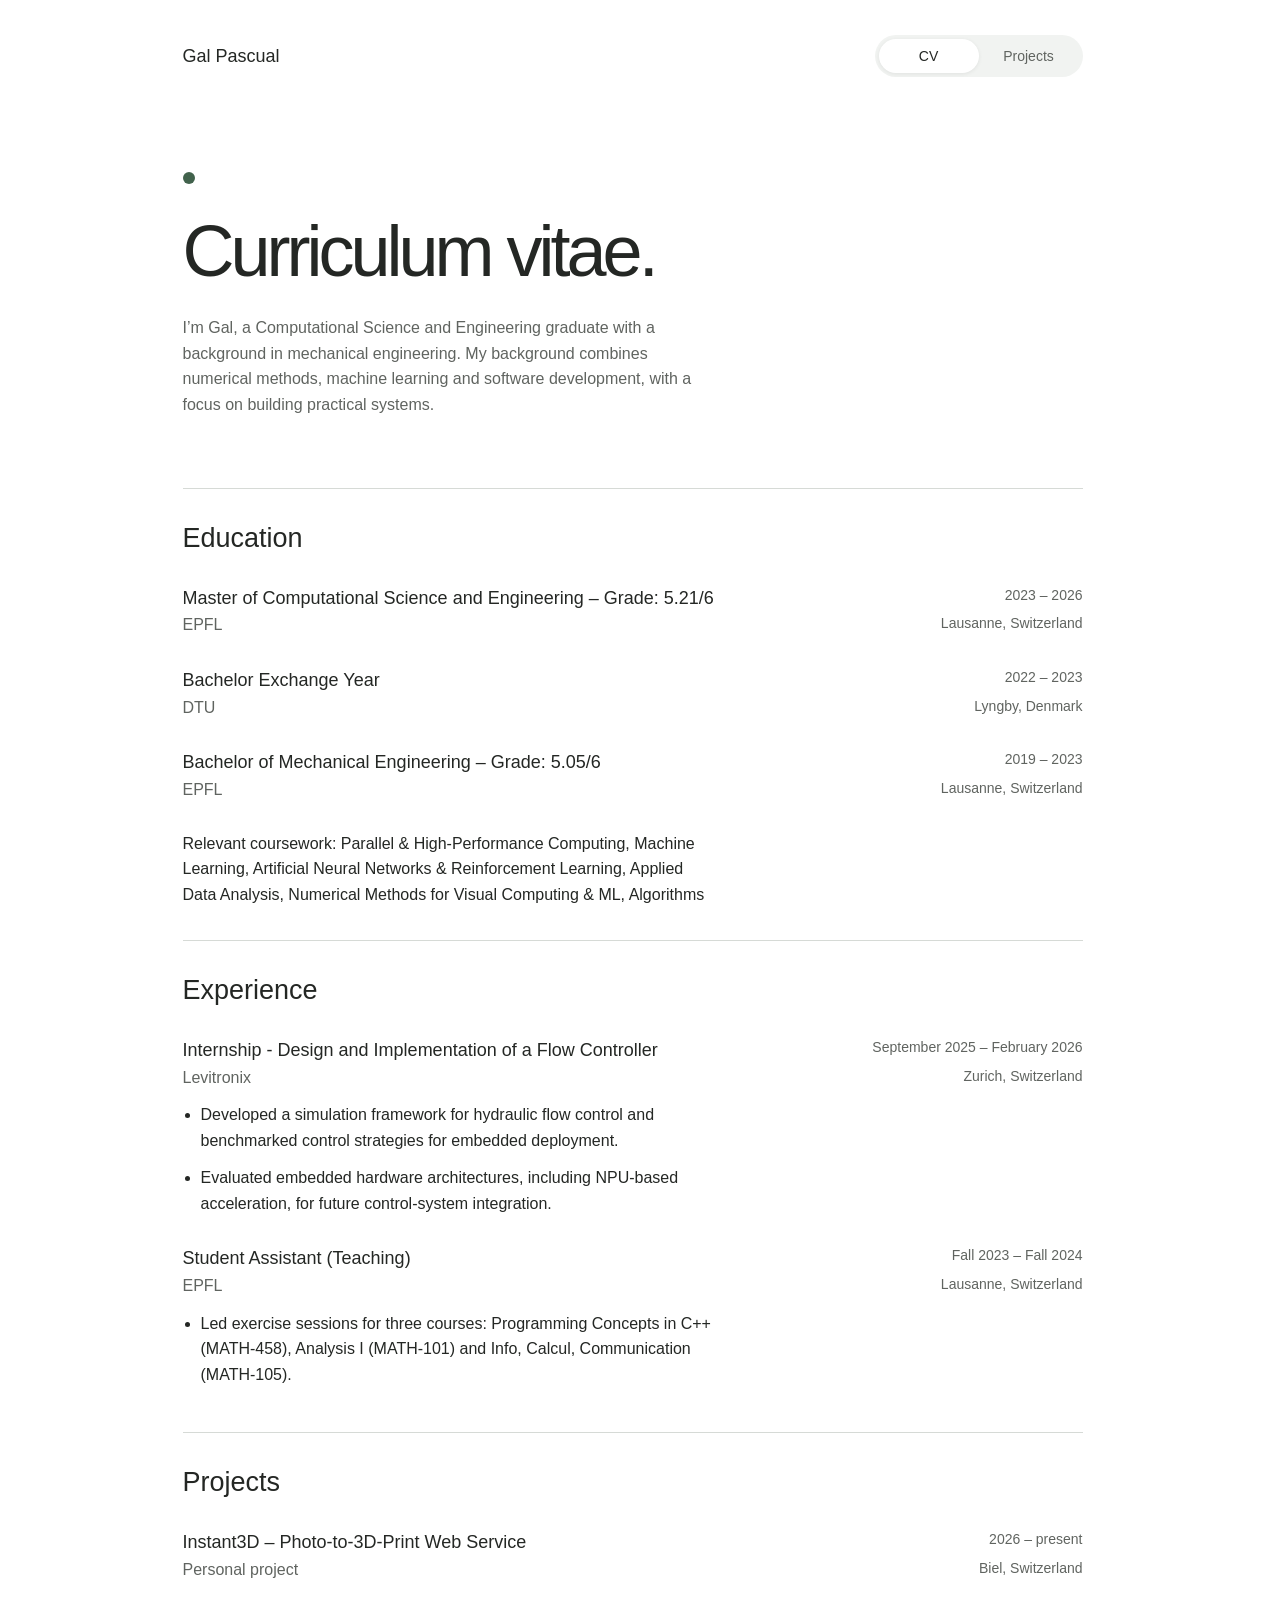
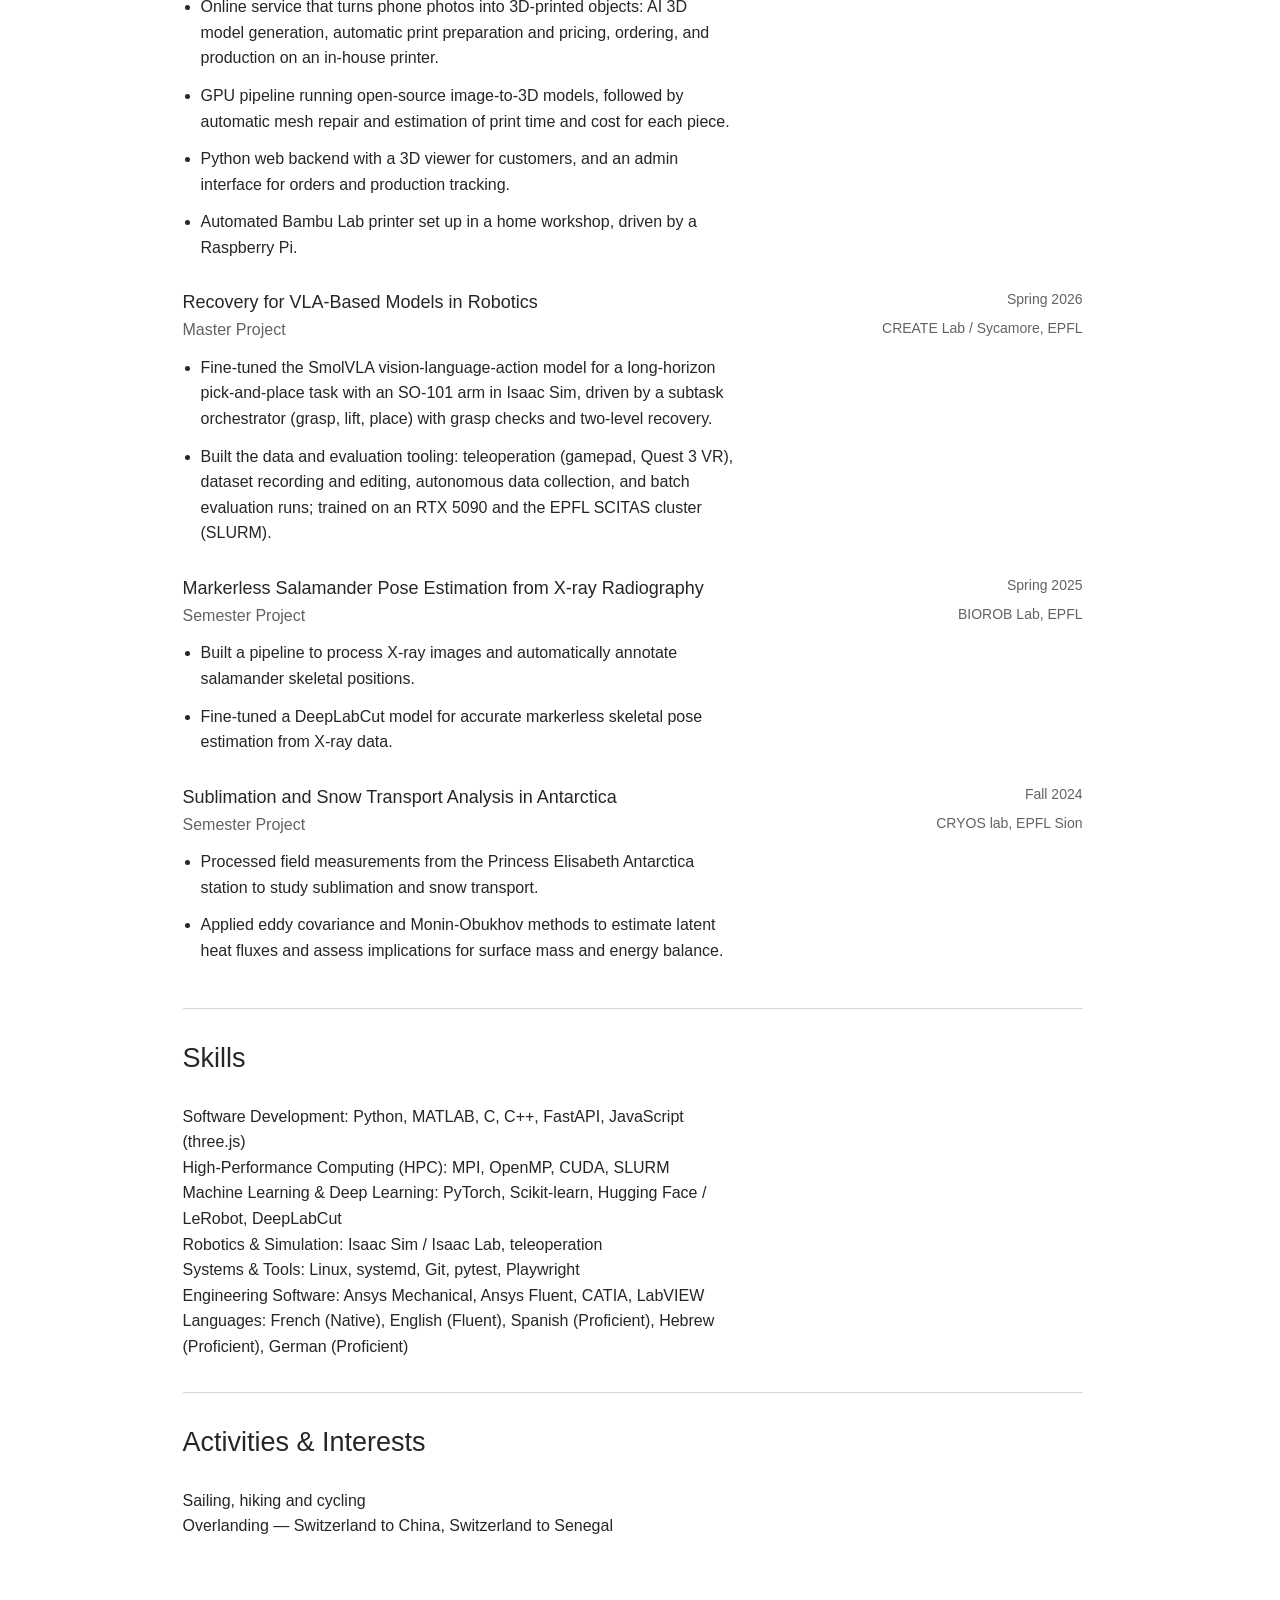
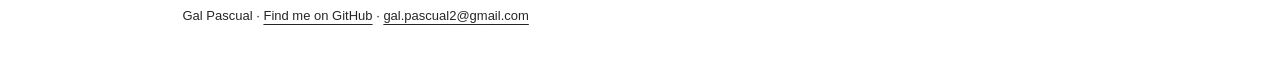
==== commit 58ddb2e2: "Update CV from source 2a3bd4ac0bb5004af5964ba2b684abdb7e8caab1" ====
--- a/cv/index.html
+++ b/cv/index.html
@@ -1 +1 @@
-<!doctype html><html lang="en"><meta charset="utf-8"><meta name="viewport" content="width=device-width, initial-scale=1"><title>Gal Pascual — CV</title><link rel="stylesheet" href="../style.css"><header class="site-header"><a class="name" href="../">Gal Pascual</a><nav class="tabs" data-active="cv" aria-label="Main navigation"><a href="./" aria-current="page">CV</a><a href="../projects/">Projects</a></nav></header><main><section class="intro"><h1>Curriculum vitae.</h1><p>I’m Gal, a Computational Science and Engineering graduate with a background in mechanical engineering. My background combines numerical methods, machine learning and software development, with a focus on building practical systems.</p></section><section class="cv-section"><h2>Education</h2><article><div class="row"><h3>Master of Computational Science and Engineering – Grade: 5.21/6</h3><span>2023 – 2026</span></div><div class="row"><p>EPFL</p><span>Lausanne, Switzerland</span></div></article><article><div class="row"><h3>Bachelor Exchange Year</h3><span>2022 – 2023</span></div><div class="row"><p>DTU</p><span>Lyngby, Denmark</span></div></article><article><div class="row"><h3>Bachelor of Mechanical Engineering – Grade: 5.05/6</h3><span>2019 – 2023</span></div><div class="row"><p>EPFL</p><span>Lausanne, Switzerland</span></div></article><p class="coursework">Relevant coursework: Parallel &amp; High-Performance Computing, Machine Learning, Artificial Neural Networks &amp; Reinforcement Learning, Applied Data Analysis, Numerical Methods for Visual Computing &amp; ML, Algorithms</p></section><section class="cv-section"><h2>Experience</h2><article><div class="row"><h3>Internship - Design and Implementation of a Flow Controller</h3><span>September 2025 – February 2026</span></div><div class="row"><p>Levitronix</p><span>Zurich, Switzerland</span></div><p class="bullet">Developed a simulation framework for hydraulic flow control and benchmarked control strategies for embedded deployment.</p><p class="bullet">Evaluated embedded hardware architectures, including NPU-based acceleration, for future control-system integration.</p></article><article><div class="row"><h3>Student Assistant (Teaching)</h3><span>Fall 2023 – Fall 2024</span></div><div class="row"><p>EPFL</p><span>Lausanne, Switzerland</span></div><p class="bullet">Led exercise sessions for three courses: Programming Concepts in C++ (MATH-458), Analysis I (MATH-101) and Info, Calcul, Communication (MATH-105).</p></article></section><section class="cv-section"><h2>Projects</h2><article><div class="row"><h3>Instant3D – Photo-to-3D-Print Web Service</h3><span>2026 – present</span></div><div class="row"><p>Personal project</p><span>Biel, Switzerland</span></div><p class="bullet">Online service that turns phone photos into 3D-printed objects: AI 3D model generation, automatic print preparation and pricing, ordering, and production on an in-house printer.</p><p class="bullet">GPU pipeline running open-source image-to-3D models, followed by automatic mesh repair and estimation of print time and cost for each piece.</p><p class="bullet">Python web backend with a 3D viewer for customers, and an admin interface for orders and production tracking.</p><p class="bullet">Automated Bambu Lab printer set up in a home workshop, driven by a Raspberry Pi.</p></article><article><div class="row"><h3>Recovery for VLA-Based Models in Robotics</h3><span>Spring 2026</span></div><div class="row"><p>Master Project</p><span>CREATE Lab / Sycamore, EPFL</span></div><p class="bullet">Fine-tuned the SmolVLA vision-language-action model for a long-horizon pick-and-place task with an SO-101 arm in Isaac Sim, driven by a subtask orchestrator (grasp, lift, place) with grasp checks and two-level recovery.</p><p class="bullet">Built the data and evaluation tooling: teleoperation (gamepad, Quest 3 VR), dataset recording and editing, autonomous data collection, and batch evaluation runs; trained on an RTX 5090 and the EPFL SCITAS cluster (SLURM).</p></article><article><div class="row"><h3>Markerless Salamander Pose Estimation from X-ray Radiography</h3><span>Spring 2025</span></div><div class="row"><p>Semester Project</p><span>BIOROB Lab, EPFL</span></div><p class="bullet">Built a pipeline to process X-ray images and automatically annotate salamander skeletal positions.</p><p class="bullet">Fine-tuned a DeepLabCut model for accurate markerless skeletal pose estimation from X-ray data.</p></article><article><div class="row"><h3>Sublimation and Snow Transport Analysis in Antarctica</h3><span>Fall 2024</span></div><div class="row"><p>Semester Project</p><span>CRYOS lab, EPFL Sion</span></div><p class="bullet">Processed field measurements from the Princess Elisabeth Antarctica station to study sublimation and snow transport.</p><p class="bullet">Applied eddy covariance and Monin-Obukhov methods to estimate latent heat fluxes and assess implications for surface mass and energy balance.</p></article></section><section class="cv-section"><h2>Skills</h2><p>Software Development: Python, MATLAB, C, C++, FastAPI, JavaScript (three.js)</p><p>High-Performance Computing (HPC): MPI, OpenMP, CUDA, SLURM</p><p>Machine Learning &amp; Deep Learning: PyTorch, Scikit-learn, Hugging Face / LeRobot, DeepLabCut</p><p>Robotics &amp; Simulation: Isaac Sim / Isaac Lab, teleoperation</p><p>Systems &amp; Tools: Linux, systemd, Git, pytest, Playwright</p><p>Engineering Software: Ansys Mechanical, Ansys Fluent, CATIA, LabVIEW</p><p>Languages: French (Native), English (C2), Spanish (B2), Hebrew (B2), German (B2)</p></section><section class="cv-section"><h2>Activities &amp; Interests</h2><p>Sailing, hiking and cycling</p><p>Overlanding — Switzerland to China, Switzerland to Senegal</p><p></p></section></main><footer>Gal Pascual · <a href="https://github.com/CartmanRolex">Find me on GitHub</a> · <a href="mailto:gal.pascual2@gmail.com">gal.pascual2@gmail.com</a></footer></html>+<!doctype html><html lang="en"><meta charset="utf-8"><meta name="viewport" content="width=device-width, initial-scale=1"><title>Gal Pascual — CV</title><link rel="stylesheet" href="../style.css"><header class="site-header"><a class="name" href="../">Gal Pascual</a><nav class="tabs" data-active="cv" aria-label="Main navigation"><a href="./" aria-current="page">CV</a><a href="../projects/">Projects</a></nav></header><main><section class="intro"><h1>Curriculum vitae.</h1><p>I’m Gal, a Computational Science and Engineering graduate with a background in mechanical engineering. My background combines numerical methods, machine learning and software development, with a focus on building practical systems.</p></section><section class="cv-section"><h2>Education</h2><article><div class="row"><h3>Master of Computational Science and Engineering – Grade: 5.21/6</h3><span>2023 – 2026</span></div><div class="row"><p>EPFL</p><span>Lausanne, Switzerland</span></div></article><article><div class="row"><h3>Bachelor Exchange Year</h3><span>2022 – 2023</span></div><div class="row"><p>DTU</p><span>Lyngby, Denmark</span></div></article><article><div class="row"><h3>Bachelor of Mechanical Engineering – Grade: 5.05/6</h3><span>2019 – 2023</span></div><div class="row"><p>EPFL</p><span>Lausanne, Switzerland</span></div></article><p class="coursework">Relevant coursework: Parallel &amp; High-Performance Computing, Machine Learning, Artificial Neural Networks &amp; Reinforcement Learning, Applied Data Analysis, Numerical Methods for Visual Computing &amp; ML, Algorithms</p></section><section class="cv-section"><h2>Experience</h2><article><div class="row"><h3>Internship - Design and Implementation of a Flow Controller</h3><span>September 2025 – February 2026</span></div><div class="row"><p>Levitronix</p><span>Zurich, Switzerland</span></div><p class="bullet">Developed a simulation framework for hydraulic flow control and benchmarked control strategies for embedded deployment.</p><p class="bullet">Evaluated embedded hardware architectures, including NPU-based acceleration, for future control-system integration.</p></article><article><div class="row"><h3>Student Assistant (Teaching)</h3><span>Fall 2023 – Fall 2024</span></div><div class="row"><p>EPFL</p><span>Lausanne, Switzerland</span></div><p class="bullet">Led exercise sessions for three courses: Programming Concepts in C++ (MATH-458), Analysis I (MATH-101) and Info, Calcul, Communication (MATH-105).</p></article></section><section class="cv-section"><h2>Projects</h2><article><div class="row"><h3>Instant3D – Photo-to-3D-Print Web Service</h3><span>2026 – present</span></div><div class="row"><p>Personal project</p><span>Biel, Switzerland</span></div><p class="bullet">Online service that turns phone photos into 3D-printed objects: AI 3D model generation, automatic print preparation and pricing, ordering, and production on an in-house printer.</p><p class="bullet">GPU pipeline running open-source image-to-3D models, followed by automatic mesh repair and estimation of print time and cost for each piece.</p><p class="bullet">Python web backend with a 3D viewer for customers, and an admin interface for orders and production tracking.</p><p class="bullet">Automated Bambu Lab printer set up in a home workshop, driven by a Raspberry Pi.</p></article><article><div class="row"><h3>Recovery for VLA-Based Models in Robotics</h3><span>Spring 2026</span></div><div class="row"><p>Master Project</p><span>CREATE Lab / Sycamore, EPFL</span></div><p class="bullet">Fine-tuned the SmolVLA vision-language-action model for a long-horizon pick-and-place task with an SO-101 arm in Isaac Sim, driven by a subtask orchestrator (grasp, lift, place) with grasp checks and two-level recovery.</p><p class="bullet">Built the data and evaluation tooling: teleoperation (gamepad, Quest 3 VR), dataset recording and editing, autonomous data collection, and batch evaluation runs; trained on an RTX 5090 and the EPFL SCITAS cluster (SLURM).</p></article><article><div class="row"><h3>Markerless Salamander Pose Estimation from X-ray Radiography</h3><span>Spring 2025</span></div><div class="row"><p>Semester Project</p><span>BIOROB Lab, EPFL</span></div><p class="bullet">Built a pipeline to process X-ray images and automatically annotate salamander skeletal positions.</p><p class="bullet">Fine-tuned a DeepLabCut model for accurate markerless skeletal pose estimation from X-ray data.</p></article><article><div class="row"><h3>Sublimation and Snow Transport Analysis in Antarctica</h3><span>Fall 2024</span></div><div class="row"><p>Semester Project</p><span>CRYOS lab, EPFL Sion</span></div><p class="bullet">Processed field measurements from the Princess Elisabeth Antarctica station to study sublimation and snow transport.</p><p class="bullet">Applied eddy covariance and Monin-Obukhov methods to estimate latent heat fluxes and assess implications for surface mass and energy balance.</p></article></section><section class="cv-section"><h2>Skills</h2><p>Software Development: Python, MATLAB, C, C++, FastAPI, JavaScript (three.js)</p><p>High-Performance Computing (HPC): MPI, OpenMP, CUDA, SLURM</p><p>Machine Learning &amp; Deep Learning: PyTorch, Scikit-learn, Hugging Face / LeRobot, DeepLabCut</p><p>Robotics &amp; Simulation: Isaac Sim / Isaac Lab, teleoperation</p><p>Systems &amp; Tools: Linux, systemd, Git, pytest, Playwright</p><p>Engineering Software: Ansys Mechanical, Ansys Fluent, CATIA, LabVIEW</p><p>Languages: French (Native), English (Fluent), Spanish (Proficient), Hebrew (Proficient), German (Proficient)</p></section><section class="cv-section"><h2>Activities &amp; Interests</h2><p>Sailing, hiking and cycling</p><p>Overlanding — Switzerland to China, Switzerland to Senegal</p><p></p></section></main><footer>Gal Pascual · <a href="https://github.com/CartmanRolex">Find me on GitHub</a> · <a href="mailto:gal.pascual2@gmail.com">gal.pascual2@gmail.com</a></footer></html>
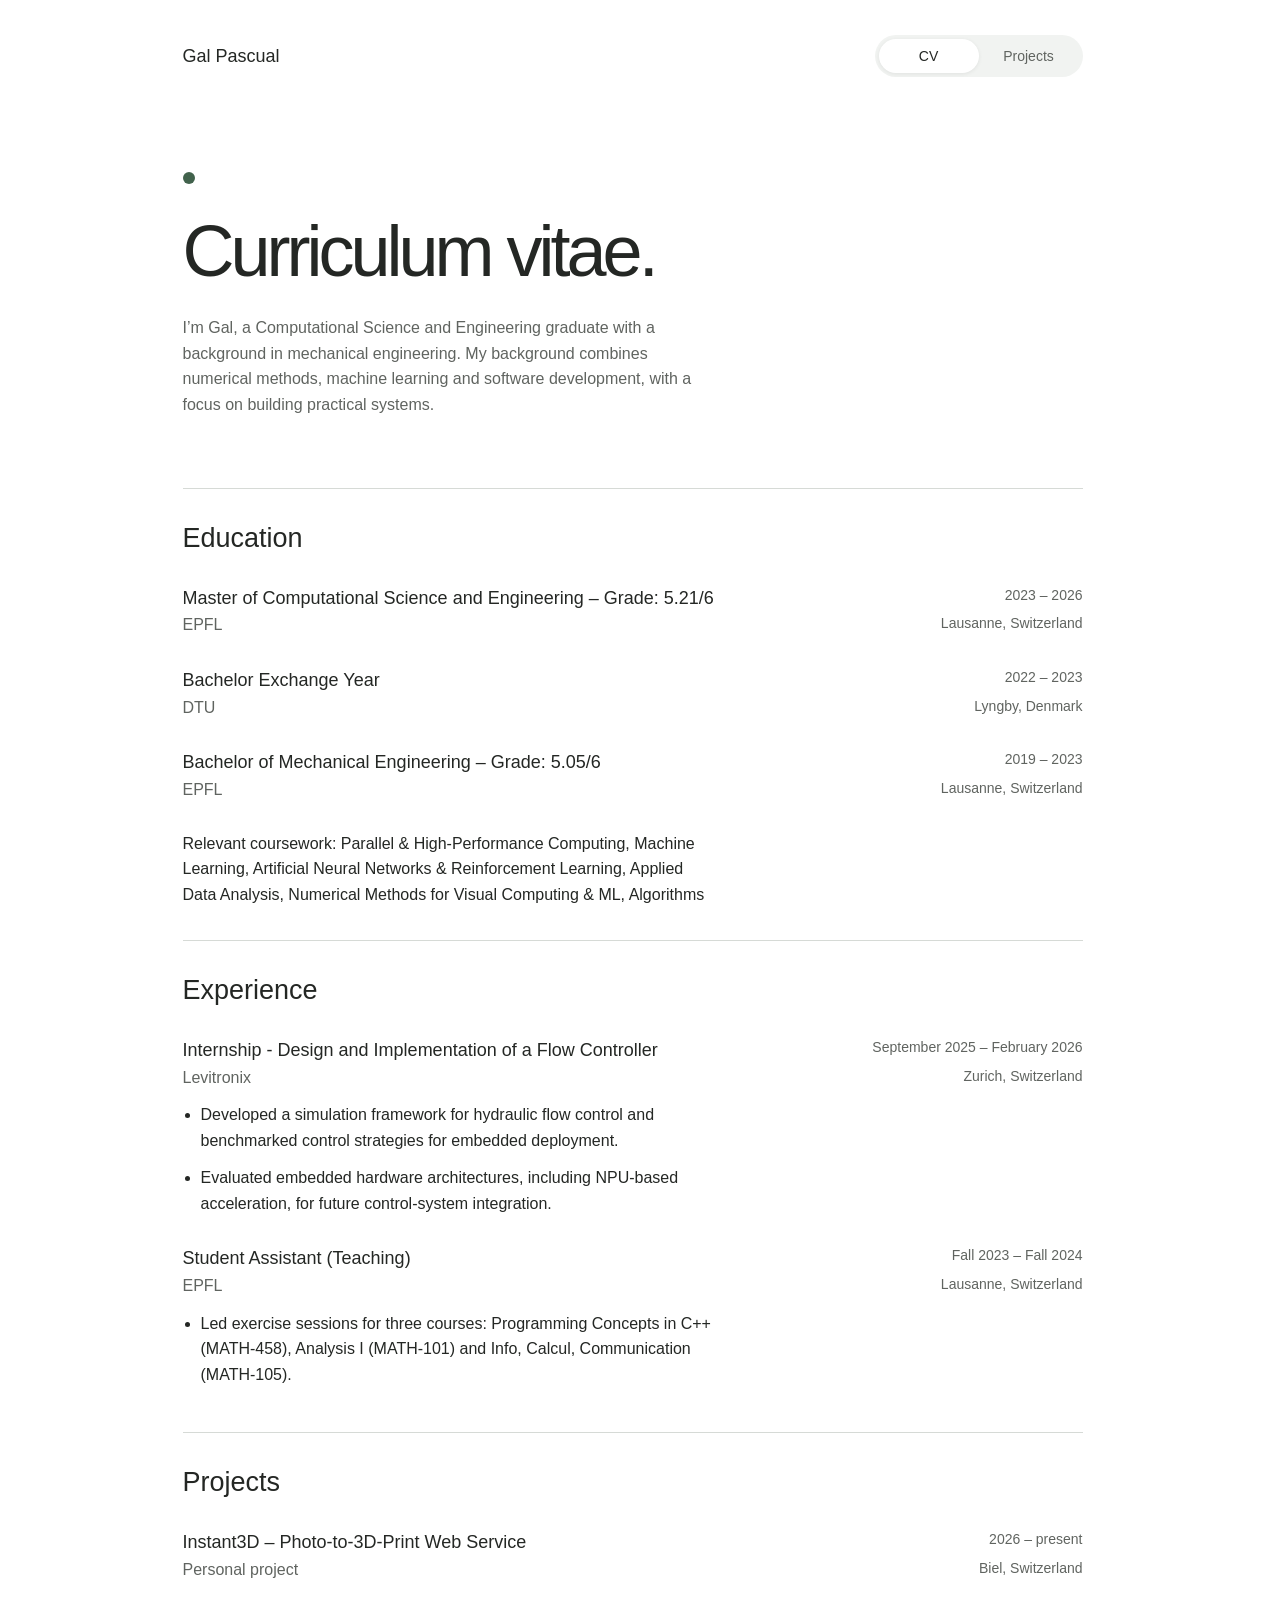
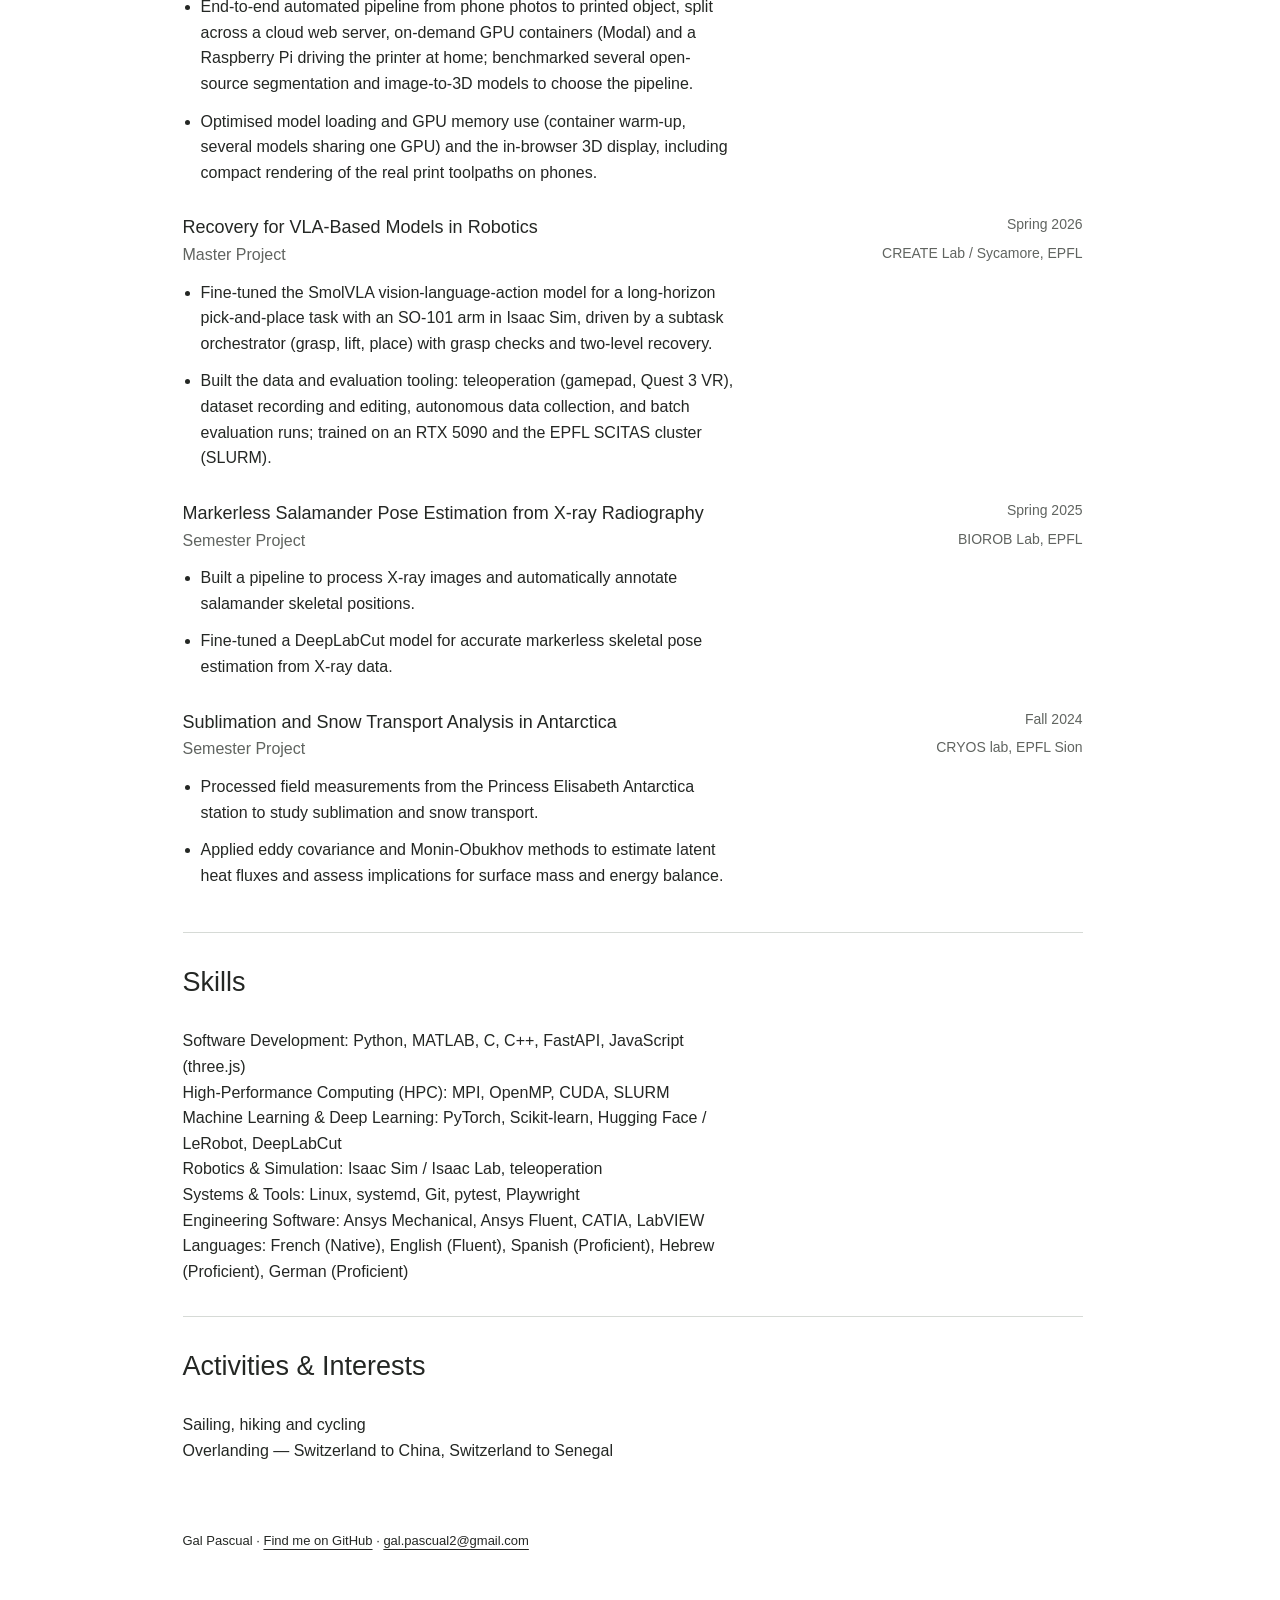
==== commit b8cf0a06: "Update CV from source fc2dc30de4321aaee4c4dd6e69e5341e6d794347" ====
--- a/cv/index.html
+++ b/cv/index.html
@@ -1 +1 @@
-<!doctype html><html lang="en"><meta charset="utf-8"><meta name="viewport" content="width=device-width, initial-scale=1"><title>Gal Pascual — CV</title><link rel="stylesheet" href="../style.css"><header class="site-header"><a class="name" href="../">Gal Pascual</a><nav class="tabs" data-active="cv" aria-label="Main navigation"><a href="./" aria-current="page">CV</a><a href="../projects/">Projects</a></nav></header><main><section class="intro"><h1>Curriculum vitae.</h1><p>I’m Gal, a Computational Science and Engineering graduate with a background in mechanical engineering. My background combines numerical methods, machine learning and software development, with a focus on building practical systems.</p></section><section class="cv-section"><h2>Education</h2><article><div class="row"><h3>Master of Computational Science and Engineering – Grade: 5.21/6</h3><span>2023 – 2026</span></div><div class="row"><p>EPFL</p><span>Lausanne, Switzerland</span></div></article><article><div class="row"><h3>Bachelor Exchange Year</h3><span>2022 – 2023</span></div><div class="row"><p>DTU</p><span>Lyngby, Denmark</span></div></article><article><div class="row"><h3>Bachelor of Mechanical Engineering – Grade: 5.05/6</h3><span>2019 – 2023</span></div><div class="row"><p>EPFL</p><span>Lausanne, Switzerland</span></div></article><p class="coursework">Relevant coursework: Parallel &amp; High-Performance Computing, Machine Learning, Artificial Neural Networks &amp; Reinforcement Learning, Applied Data Analysis, Numerical Methods for Visual Computing &amp; ML, Algorithms</p></section><section class="cv-section"><h2>Experience</h2><article><div class="row"><h3>Internship - Design and Implementation of a Flow Controller</h3><span>September 2025 – February 2026</span></div><div class="row"><p>Levitronix</p><span>Zurich, Switzerland</span></div><p class="bullet">Developed a simulation framework for hydraulic flow control and benchmarked control strategies for embedded deployment.</p><p class="bullet">Evaluated embedded hardware architectures, including NPU-based acceleration, for future control-system integration.</p></article><article><div class="row"><h3>Student Assistant (Teaching)</h3><span>Fall 2023 – Fall 2024</span></div><div class="row"><p>EPFL</p><span>Lausanne, Switzerland</span></div><p class="bullet">Led exercise sessions for three courses: Programming Concepts in C++ (MATH-458), Analysis I (MATH-101) and Info, Calcul, Communication (MATH-105).</p></article></section><section class="cv-section"><h2>Projects</h2><article><div class="row"><h3>Instant3D – Photo-to-3D-Print Web Service</h3><span>2026 – present</span></div><div class="row"><p>Personal project</p><span>Biel, Switzerland</span></div><p class="bullet">Online service that turns phone photos into 3D-printed objects: AI 3D model generation, automatic print preparation and pricing, ordering, and production on an in-house printer.</p><p class="bullet">GPU pipeline running open-source image-to-3D models, followed by automatic mesh repair and estimation of print time and cost for each piece.</p><p class="bullet">Python web backend with a 3D viewer for customers, and an admin interface for orders and production tracking.</p><p class="bullet">Automated Bambu Lab printer set up in a home workshop, driven by a Raspberry Pi.</p></article><article><div class="row"><h3>Recovery for VLA-Based Models in Robotics</h3><span>Spring 2026</span></div><div class="row"><p>Master Project</p><span>CREATE Lab / Sycamore, EPFL</span></div><p class="bullet">Fine-tuned the SmolVLA vision-language-action model for a long-horizon pick-and-place task with an SO-101 arm in Isaac Sim, driven by a subtask orchestrator (grasp, lift, place) with grasp checks and two-level recovery.</p><p class="bullet">Built the data and evaluation tooling: teleoperation (gamepad, Quest 3 VR), dataset recording and editing, autonomous data collection, and batch evaluation runs; trained on an RTX 5090 and the EPFL SCITAS cluster (SLURM).</p></article><article><div class="row"><h3>Markerless Salamander Pose Estimation from X-ray Radiography</h3><span>Spring 2025</span></div><div class="row"><p>Semester Project</p><span>BIOROB Lab, EPFL</span></div><p class="bullet">Built a pipeline to process X-ray images and automatically annotate salamander skeletal positions.</p><p class="bullet">Fine-tuned a DeepLabCut model for accurate markerless skeletal pose estimation from X-ray data.</p></article><article><div class="row"><h3>Sublimation and Snow Transport Analysis in Antarctica</h3><span>Fall 2024</span></div><div class="row"><p>Semester Project</p><span>CRYOS lab, EPFL Sion</span></div><p class="bullet">Processed field measurements from the Princess Elisabeth Antarctica station to study sublimation and snow transport.</p><p class="bullet">Applied eddy covariance and Monin-Obukhov methods to estimate latent heat fluxes and assess implications for surface mass and energy balance.</p></article></section><section class="cv-section"><h2>Skills</h2><p>Software Development: Python, MATLAB, C, C++, FastAPI, JavaScript (three.js)</p><p>High-Performance Computing (HPC): MPI, OpenMP, CUDA, SLURM</p><p>Machine Learning &amp; Deep Learning: PyTorch, Scikit-learn, Hugging Face / LeRobot, DeepLabCut</p><p>Robotics &amp; Simulation: Isaac Sim / Isaac Lab, teleoperation</p><p>Systems &amp; Tools: Linux, systemd, Git, pytest, Playwright</p><p>Engineering Software: Ansys Mechanical, Ansys Fluent, CATIA, LabVIEW</p><p>Languages: French (Native), English (Fluent), Spanish (Proficient), Hebrew (Proficient), German (Proficient)</p></section><section class="cv-section"><h2>Activities &amp; Interests</h2><p>Sailing, hiking and cycling</p><p>Overlanding — Switzerland to China, Switzerland to Senegal</p><p></p></section></main><footer>Gal Pascual · <a href="https://github.com/CartmanRolex">Find me on GitHub</a> · <a href="mailto:gal.pascual2@gmail.com">gal.pascual2@gmail.com</a></footer></html>+<!doctype html><html lang="en"><meta charset="utf-8"><meta name="viewport" content="width=device-width, initial-scale=1"><title>Gal Pascual — CV</title><link rel="stylesheet" href="../style.css"><header class="site-header"><a class="name" href="../">Gal Pascual</a><nav class="tabs" data-active="cv" aria-label="Main navigation"><a href="./" aria-current="page">CV</a><a href="../projects/">Projects</a></nav></header><main><section class="intro"><h1>Curriculum vitae.</h1><p>I’m Gal, a Computational Science and Engineering graduate with a background in mechanical engineering. My background combines numerical methods, machine learning and software development, with a focus on building practical systems.</p></section><section class="cv-section"><h2>Education</h2><article><div class="row"><h3>Master of Computational Science and Engineering – Grade: 5.21/6</h3><span>2023 – 2026</span></div><div class="row"><p>EPFL</p><span>Lausanne, Switzerland</span></div></article><article><div class="row"><h3>Bachelor Exchange Year</h3><span>2022 – 2023</span></div><div class="row"><p>DTU</p><span>Lyngby, Denmark</span></div></article><article><div class="row"><h3>Bachelor of Mechanical Engineering – Grade: 5.05/6</h3><span>2019 – 2023</span></div><div class="row"><p>EPFL</p><span>Lausanne, Switzerland</span></div></article><p class="coursework">Relevant coursework: Parallel &amp; High-Performance Computing, Machine Learning, Artificial Neural Networks &amp; Reinforcement Learning, Applied Data Analysis, Numerical Methods for Visual Computing &amp; ML, Algorithms</p></section><section class="cv-section"><h2>Experience</h2><article><div class="row"><h3>Internship - Design and Implementation of a Flow Controller</h3><span>September 2025 – February 2026</span></div><div class="row"><p>Levitronix</p><span>Zurich, Switzerland</span></div><p class="bullet">Developed a simulation framework for hydraulic flow control and benchmarked control strategies for embedded deployment.</p><p class="bullet">Evaluated embedded hardware architectures, including NPU-based acceleration, for future control-system integration.</p></article><article><div class="row"><h3>Student Assistant (Teaching)</h3><span>Fall 2023 – Fall 2024</span></div><div class="row"><p>EPFL</p><span>Lausanne, Switzerland</span></div><p class="bullet">Led exercise sessions for three courses: Programming Concepts in C++ (MATH-458), Analysis I (MATH-101) and Info, Calcul, Communication (MATH-105).</p></article></section><section class="cv-section"><h2>Projects</h2><article><div class="row"><h3>Instant3D – Photo-to-3D-Print Web Service</h3><span>2026 – present</span></div><div class="row"><p>Personal project</p><span>Biel, Switzerland</span></div><p class="bullet">End-to-end automated pipeline from phone photos to printed object, split across a cloud web server, on-demand GPU containers (Modal) and a Raspberry Pi driving the printer at home; benchmarked several open-source segmentation and image-to-3D models to choose the pipeline.</p><p class="bullet">Optimised model loading and GPU memory use (container warm-up, several models sharing one GPU) and the in-browser 3D display, including compact rendering of the real print toolpaths on phones.</p></article><article><div class="row"><h3>Recovery for VLA-Based Models in Robotics</h3><span>Spring 2026</span></div><div class="row"><p>Master Project</p><span>CREATE Lab / Sycamore, EPFL</span></div><p class="bullet">Fine-tuned the SmolVLA vision-language-action model for a long-horizon pick-and-place task with an SO-101 arm in Isaac Sim, driven by a subtask orchestrator (grasp, lift, place) with grasp checks and two-level recovery.</p><p class="bullet">Built the data and evaluation tooling: teleoperation (gamepad, Quest 3 VR), dataset recording and editing, autonomous data collection, and batch evaluation runs; trained on an RTX 5090 and the EPFL SCITAS cluster (SLURM).</p></article><article><div class="row"><h3>Markerless Salamander Pose Estimation from X-ray Radiography</h3><span>Spring 2025</span></div><div class="row"><p>Semester Project</p><span>BIOROB Lab, EPFL</span></div><p class="bullet">Built a pipeline to process X-ray images and automatically annotate salamander skeletal positions.</p><p class="bullet">Fine-tuned a DeepLabCut model for accurate markerless skeletal pose estimation from X-ray data.</p></article><article><div class="row"><h3>Sublimation and Snow Transport Analysis in Antarctica</h3><span>Fall 2024</span></div><div class="row"><p>Semester Project</p><span>CRYOS lab, EPFL Sion</span></div><p class="bullet">Processed field measurements from the Princess Elisabeth Antarctica station to study sublimation and snow transport.</p><p class="bullet">Applied eddy covariance and Monin-Obukhov methods to estimate latent heat fluxes and assess implications for surface mass and energy balance.</p></article></section><section class="cv-section"><h2>Skills</h2><p>Software Development: Python, MATLAB, C, C++, FastAPI, JavaScript (three.js)</p><p>High-Performance Computing (HPC): MPI, OpenMP, CUDA, SLURM</p><p>Machine Learning &amp; Deep Learning: PyTorch, Scikit-learn, Hugging Face / LeRobot, DeepLabCut</p><p>Robotics &amp; Simulation: Isaac Sim / Isaac Lab, teleoperation</p><p>Systems &amp; Tools: Linux, systemd, Git, pytest, Playwright</p><p>Engineering Software: Ansys Mechanical, Ansys Fluent, CATIA, LabVIEW</p><p>Languages: French (Native), English (Fluent), Spanish (Proficient), Hebrew (Proficient), German (Proficient)</p></section><section class="cv-section"><h2>Activities &amp; Interests</h2><p>Sailing, hiking and cycling</p><p>Overlanding — Switzerland to China, Switzerland to Senegal</p><p></p></section></main><footer>Gal Pascual · <a href="https://github.com/CartmanRolex">Find me on GitHub</a> · <a href="mailto:gal.pascual2@gmail.com">gal.pascual2@gmail.com</a></footer></html>
